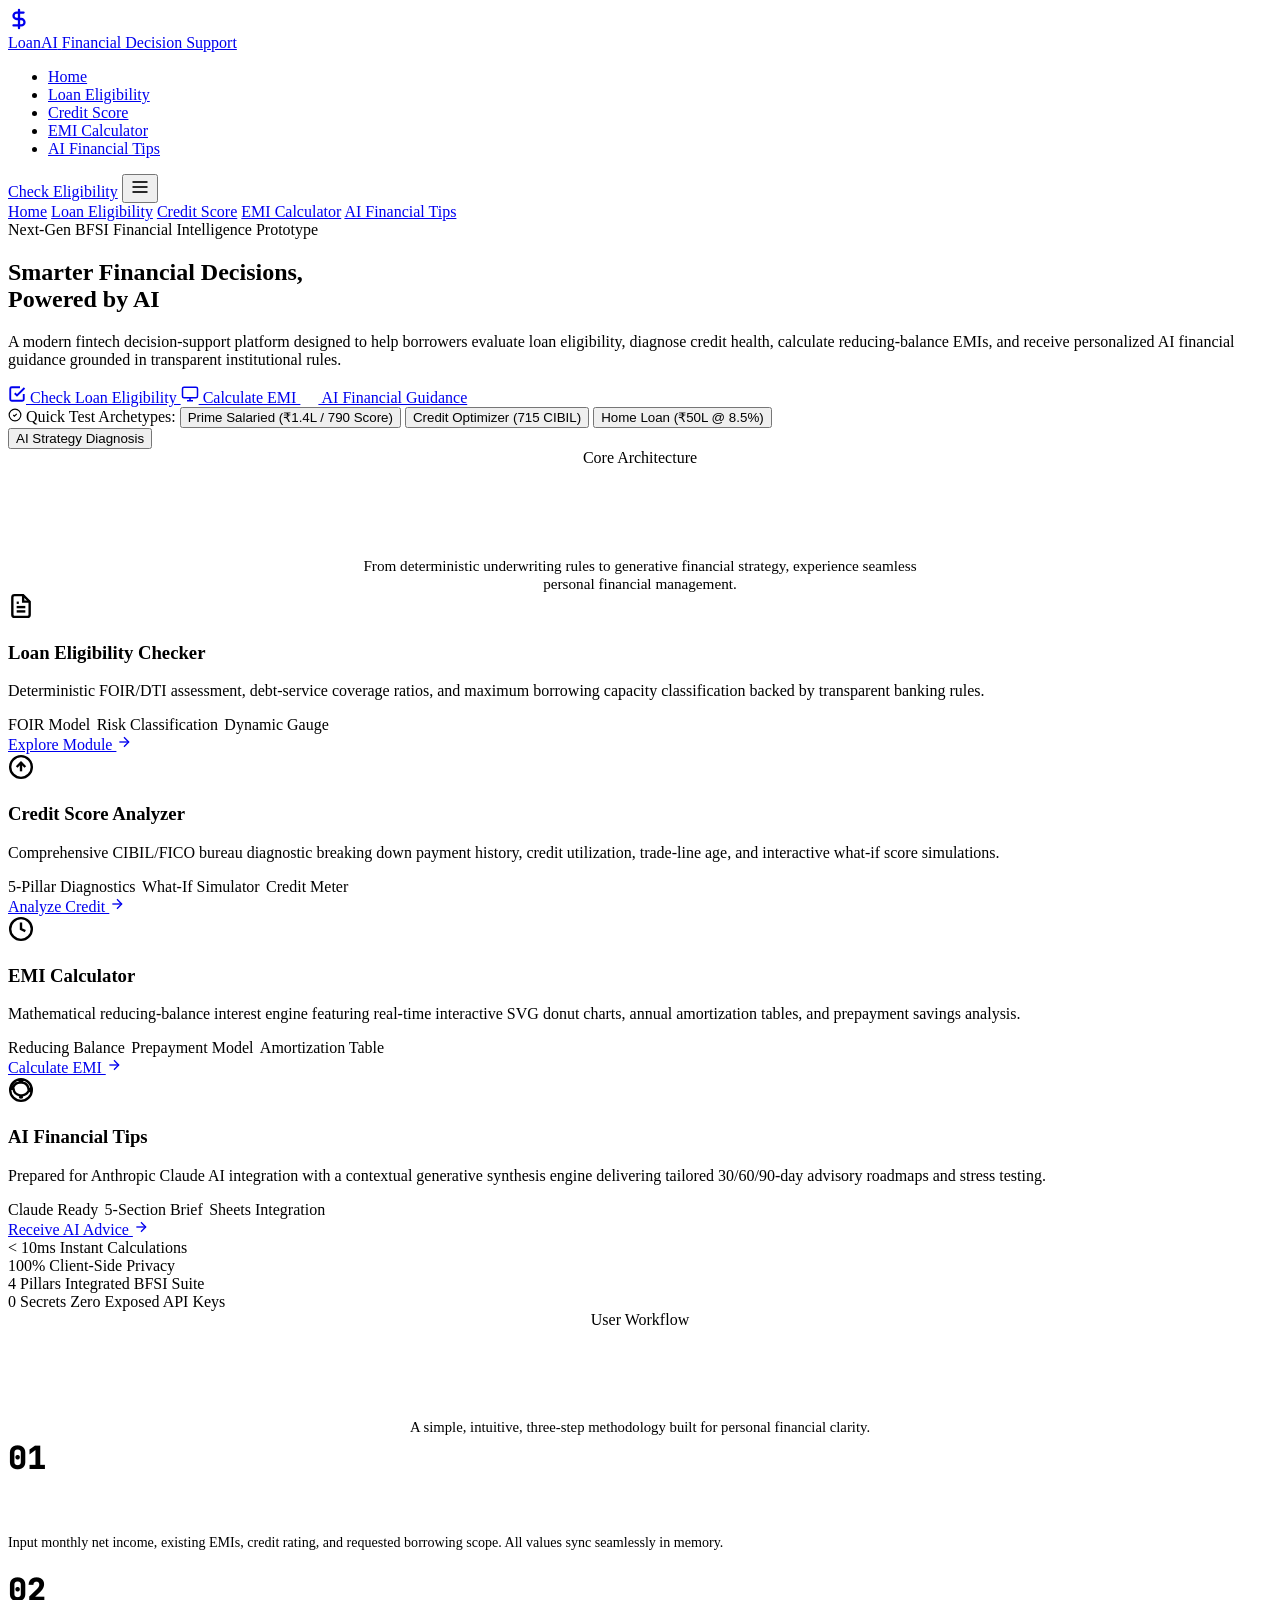
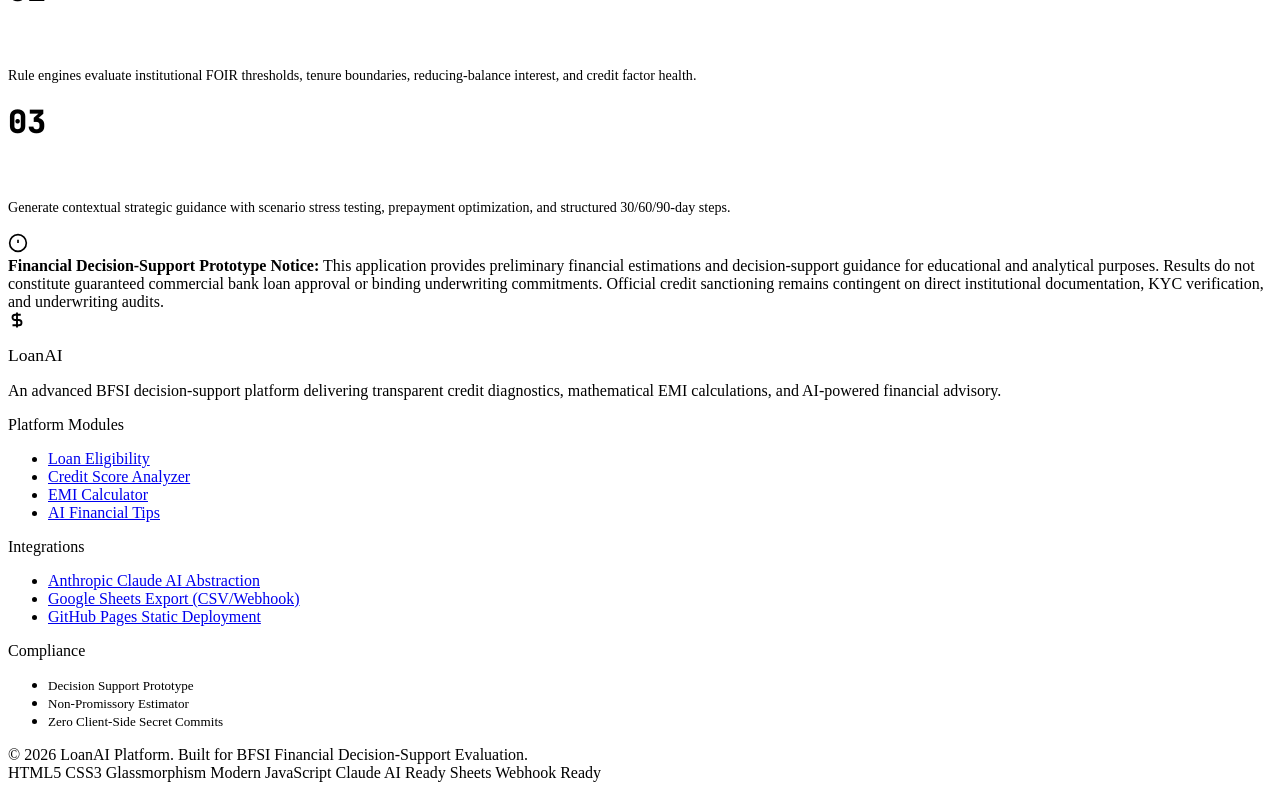
==== index.html @ 43bf1f2d "Add files via upload" ====
<!DOCTYPE html>
<html lang="en">

<head>
  <meta charset="UTF-8">
  <meta name="viewport" content="width=device-width, initial-scale=1.0">
  <meta name="description"
    content="LoanAI is a premier AI-powered BFSI financial decision-support platform providing deterministic loan eligibility estimation, credit health analysis, EMI calculation, and AI financial advice.">
  <meta name="keywords"
    content="loan eligibility, EMI calculator, credit score analyzer, AI financial tips, BFSI fintech, loan decision support">
  <meta name="theme-color" content="#070b14">
  <title>LoanAI — Smarter Financial Decisions, Powered by AI</title>

  <!-- Modern Google Fonts -->
  <link rel="preconnect" href="https://fonts.googleapis.com">
  <link rel="preconnect" href="https://fonts.gstatic.com" crossorigin>
  <link
    href="https://fonts.googleapis.com/css2?family=JetBrains+Mono:wght@400;500;700&family=Plus+Jakarta+Sans:wght@400;500;600;700;800&display=swap"
    rel="stylesheet">

  <!-- Stylesheet -->
  <link rel="stylesheet" href="css/style.css">
</head>

<body>

  <!-- Atmospheric Background Glow Elements -->
  <div class="bg-glow-orb bg-glow-orb-1" aria-hidden="true"></div>
  <div class="bg-glow-orb bg-glow-orb-2" aria-hidden="true"></div>

  <!-- Global Header Navigation -->
  <header class="navbar" role="banner">
    <div class="container navbar-container">
      <a href="index.html" class="brand-logo" aria-label="LoanAI Home">
        <div class="brand-icon-box">
          <svg width="22" height="22" viewBox="0 0 24 24" fill="none" stroke="currentColor" stroke-width="2.5"
            stroke-linecap="round" stroke-linejoin="round">
            <path d="M12 2v20M17 5H9.5a3.5 3.5 0 0 0 0 7h5a3.5 3.5 0 0 1 0 7H6" />
          </svg>
        </div>
        <div class="brand-text">
          <span class="brand-title">LoanAI</span>
          <span class="brand-subtitle">Financial Decision Support</span>
        </div>
      </a>

      <!-- Desktop Nav Links -->
      <nav role="navigation" aria-label="Main Navigation">
        <ul class="nav-links">
          <li><a href="index.html" class="nav-link active">Home</a></li>
          <li><a href="loan-eligibility.html" class="nav-link">Loan Eligibility</a></li>
          <li><a href="credit-score.html" class="nav-link">Credit Score</a></li>
          <li><a href="emi-calculator.html" class="nav-link">EMI Calculator</a></li>
          <li><a href="financial-tips.html" class="nav-link">AI Financial Tips</a></li>
        </ul>
      </nav>

      <!-- Action Buttons -->
      <div class="nav-actions">
        <a href="loan-eligibility.html" class="btn btn-primary btn-sm">Check Eligibility</a>
        <button id="mobileMenuBtn" class="mobile-menu-btn" aria-label="Toggle Navigation Menu" aria-expanded="false">
          <svg width="20" height="20" viewBox="0 0 24 24" fill="none" stroke="currentColor" stroke-width="2">
            <line x1="3" y1="12" x2="21" y2="12"></line>
            <line x1="3" y1="6" x2="21" y2="6"></line>
            <line x1="3" y1="18" x2="21" y2="18"></line>
          </svg>
        </button>
      </div>
    </div>
  </header>

  <!-- Mobile Drawer Menu -->
  <div id="mobileNavDrawer" class="mobile-nav-drawer" role="navigation" aria-label="Mobile Navigation">
    <a href="index.html" class="nav-link active">Home</a>
    <a href="loan-eligibility.html" class="nav-link">Loan Eligibility</a>
    <a href="credit-score.html" class="nav-link">Credit Score</a>
    <a href="emi-calculator.html" class="nav-link">EMI Calculator</a>
    <a href="financial-tips.html" class="nav-link">AI Financial Tips</a>
  </div>

  <!-- Main Content -->
  <main class="page-wrapper" role="main">
    <div class="container">

      <!-- Hero Section -->
      <section class="hero-section">
        <div class="hero-pill">
          <span class="hero-pill-pulse" aria-hidden="true"></span>
          <span>Next-Gen BFSI Financial Intelligence Prototype</span>
        </div>

        <h1 class="hero-title">
          Smarter Financial Decisions, <br>
          <span class="text-gradient">Powered by AI</span>
        </h1>

        <p class="hero-description">
          A modern fintech decision-support platform designed to help borrowers evaluate loan eligibility,
          diagnose credit health, calculate reducing-balance EMIs, and receive personalized AI financial guidance
          grounded in transparent institutional rules.
        </p>

        <div class="hero-actions">
          <a href="loan-eligibility.html" class="btn btn-primary btn-lg">
            <svg width="18" height="18" viewBox="0 0 24 24" fill="none" stroke="currentColor" stroke-width="2.5">
              <path d="M9 11l3 3L22 4" />
              <path d="M21 12v7a2 2 0 0 1-2 2H5a2 2 0 0 1-2-2V5a2 2 0 0 1 2-2h11" />
            </svg>
            Check Loan Eligibility
          </a>
          <a href="emi-calculator.html" class="btn btn-secondary btn-lg">
            <svg width="18" height="18" viewBox="0 0 24 24" fill="none" stroke="currentColor" stroke-width="2">
              <rect x="2" y="3" width="20" height="14" rx="2" ry="2" />
              <line x1="8" y1="21" x2="16" y2="21" />
              <line x1="12" y1="17" x2="12" y2="21" />
            </svg>
            Calculate EMI
          </a>
          <a href="financial-tips.html" class="btn btn-secondary btn-lg">
            <svg width="18" height="18" viewBox="0 0 24 24" fill="none" stroke="var(--accent-cyan)" stroke-width="2">
              <path
                d="M12 2v4M12 18v4M4.93 4.93l2.83 2.83M16.24 16.24l2.83 2.83M2 12h4M18 12h4M4.93 19.07l2.83-2.83M16.24 7.76l2.83-2.83" />
            </svg>
            AI Financial Guidance
          </a>
        </div>

        <!-- Quick Archetype Demo Bar -->
        <div class="presets-bar" style="max-width: 820px; margin: 0 auto var(--space-2xl);">
          <span class="presets-label">
            <svg width="14" height="14" viewBox="0 0 24 24" fill="none" stroke="currentColor" stroke-width="2">
              <circle cx="12" cy="12" r="10" />
              <path d="m9 12 2 2 4-4" />
            </svg>
            Quick Test Archetypes:
          </span>
          <button type="button" class="preset-chip" onclick="location.href='loan-eligibility.html'">Prime Salaried
            (₹1.4L / 790 Score)</button>
          <button type="button" class="preset-chip" onclick="location.href='credit-score.html'">Credit Optimizer (715
            CIBIL)</button>
          <button type="button" class="preset-chip" onclick="location.href='emi-calculator.html'">Home Loan (₹50L @
            8.5%)</button>
          <button type="button" class="preset-chip" onclick="location.href='financial-tips.html'">AI Strategy
            Diagnosis</button>
        </div>
      </section>

      <!-- Four Integrated Modules Grid -->
      <section aria-labelledby="modulesHeading">
        <div style="text-align:center; margin-bottom:var(--space-xl);">
          <span class="badge badge-low-risk" style="margin-bottom:0.5rem;">Core Architecture</span>
          <h2 id="modulesHeading" style="font-size:2rem; font-weight:800; color:#fff;">Four Integrated Decision Engines
          </h2>
          <p style="color:var(--text-secondary); max-width:600px; margin:0.4rem auto 0; font-size:0.95rem;">
            From deterministic underwriting rules to generative financial strategy, experience seamless personal
            financial management.
          </p>
        </div>

        <div class="features-grid">
          <!-- Card 1: Loan Eligibility -->
          <article class="glass-card interactive feature-card">
            <div class="feature-icon-wrapper loan">
              <svg width="26" height="26" viewBox="0 0 24 24" fill="none" stroke="currentColor" stroke-width="2.2">
                <path d="M14 2H6a2 2 0 0 0-2 2v16a2 2 0 0 0 2 2h12a2 2 0 0 0 2-2V8z" />
                <polyline points="14 2 14 8 20 8" />
                <line x1="16" y1="13" x2="8" y2="13" />
                <line x1="16" y1="17" x2="8" y2="17" />
                <polyline points="10 9 9 9 8 9" />
              </svg>
            </div>
            <h3 class="feature-title">Loan Eligibility Checker</h3>
            <p class="feature-desc">
              Deterministic FOIR/DTI assessment, debt-service coverage ratios, and maximum borrowing capacity
              classification backed by transparent banking rules.
            </p>
            <div style="display:flex; gap:0.4rem; flex-wrap:wrap; margin-bottom:var(--space-md);">
              <span class="tech-tag">FOIR Model</span>
              <span class="tech-tag">Risk Classification</span>
              <span class="tech-tag">Dynamic Gauge</span>
            </div>
            <a href="loan-eligibility.html" class="feature-link">
              Explore Module <svg width="16" height="16" viewBox="0 0 24 24" fill="none" stroke="currentColor"
                stroke-width="2">
                <path d="M5 12h14" />
                <path d="M12 5l7 7-7 7" />
              </svg>
            </a>
          </article>

          <!-- Card 2: Credit Score Analyzer -->
          <article class="glass-card interactive feature-card">
            <div class="feature-icon-wrapper credit">
              <svg width="26" height="26" viewBox="0 0 24 24" fill="none" stroke="currentColor" stroke-width="2.2">
                <circle cx="12" cy="12" r="10" />
                <path d="M16 12l-4-4-4 4" />
                <line x1="12" y1="16" x2="12" y2="8" />
              </svg>
            </div>
            <h3 class="feature-title">Credit Score Analyzer</h3>
            <p class="feature-desc">
              Comprehensive CIBIL/FICO bureau diagnostic breaking down payment history, credit utilization, trade-line
              age, and interactive what-if score simulations.
            </p>
            <div style="display:flex; gap:0.4rem; flex-wrap:wrap; margin-bottom:var(--space-md);">
              <span class="tech-tag">5-Pillar Diagnostics</span>
              <span class="tech-tag">What-If Simulator</span>
              <span class="tech-tag">Credit Meter</span>
            </div>
            <a href="credit-score.html" class="feature-link">
              Analyze Credit <svg width="16" height="16" viewBox="0 0 24 24" fill="none" stroke="currentColor"
                stroke-width="2">
                <path d="M5 12h14" />
                <path d="M12 5l7 7-7 7" />
              </svg>
            </a>
          </article>

          <!-- Card 3: EMI Calculator -->
          <article class="glass-card interactive feature-card">
            <div class="feature-icon-wrapper emi">
              <svg width="26" height="26" viewBox="0 0 24 24" fill="none" stroke="currentColor" stroke-width="2.2">
                <circle cx="12" cy="12" r="10" />
                <path d="M12 6v6l4 2" />
              </svg>
            </div>
            <h3 class="feature-title">EMI Calculator</h3>
            <p class="feature-desc">
              Mathematical reducing-balance interest engine featuring real-time interactive SVG donut charts, annual
              amortization tables, and prepayment savings analysis.
            </p>
            <div style="display:flex; gap:0.4rem; flex-wrap:wrap; margin-bottom:var(--space-md);">
              <span class="tech-tag">Reducing Balance</span>
              <span class="tech-tag">Prepayment Model</span>
              <span class="tech-tag">Amortization Table</span>
            </div>
            <a href="emi-calculator.html" class="feature-link">
              Calculate EMI <svg width="16" height="16" viewBox="0 0 24 24" fill="none" stroke="currentColor"
                stroke-width="2">
                <path d="M5 12h14" />
                <path d="M12 5l7 7-7 7" />
              </svg>
            </a>
          </article>

          <!-- Card 4: AI Financial Tips -->
          <article class="glass-card interactive feature-card">
            <div class="feature-icon-wrapper ai">
              <svg width="26" height="26" viewBox="0 0 24 24" fill="none" stroke="currentColor" stroke-width="2.2">
                <path
                  d="M12 2a10 10 0 1 0 10 10A10 10 0 0 0 12 2zm1 14.93V18a1 1 0 0 1-2 0v-1.07A7 7 0 0 1 5.07 11H4a1 1 0 0 1 0-2h1.07A7 7 0 0 1 11 5.07V4a1 1 0 0 1 2 0v1.07A7 7 0 0 1 18.93 11H20a1 1 0 0 1 0 2h-1.07A7 7 0 0 1 13 16.93z" />
              </svg>
            </div>
            <h3 class="feature-title">AI Financial Tips</h3>
            <p class="feature-desc">
              Prepared for Anthropic Claude AI integration with a contextual generative synthesis engine delivering
              tailored 30/60/90-day advisory roadmaps and stress testing.
            </p>
            <div style="display:flex; gap:0.4rem; flex-wrap:wrap; margin-bottom:var(--space-md);">
              <span class="tech-tag">Claude Ready</span>
              <span class="tech-tag">5-Section Brief</span>
              <span class="tech-tag">Sheets Integration</span>
            </div>
            <a href="financial-tips.html" class="feature-link">
              Receive AI Advice <svg width="16" height="16" viewBox="0 0 24 24" fill="none" stroke="currentColor"
                stroke-width="2">
                <path d="M5 12h14" />
                <path d="M12 5l7 7-7 7" />
              </svg>
            </a>
          </article>
        </div>
      </section>

      <!-- Real-Time Metrics & Statistics Banner -->
      <section class="stats-banner" aria-label="Key Performance Statistics">
        <div class="stat-item">
          <span class="stat-number">&lt; 10ms</span>
          <span class="stat-label">Instant Calculations</span>
        </div>
        <div class="stat-item">
          <span class="stat-number">100%</span>
          <span class="stat-label">Client-Side Privacy</span>
        </div>
        <div class="stat-item">
          <span class="stat-number">4 Pillars</span>
          <span class="stat-label">Integrated BFSI Suite</span>
        </div>
        <div class="stat-item">
          <span class="stat-number">0 Secrets</span>
          <span class="stat-label">Zero Exposed API Keys</span>
        </div>
      </section>

      <!-- Three-Step Operational Workflow -->
      <section style="margin: var(--space-3xl) 0;">
        <div style="text-align:center; margin-bottom:var(--space-2xl);">
          <span class="badge badge-eligible" style="margin-bottom:0.5rem;">User Workflow</span>
          <h2 style="font-size:2rem; font-weight:800; color:#fff;">How LoanAI Guides Your Journey</h2>
          <p style="color:var(--text-secondary); max-width:560px; margin:0.4rem auto 0; font-size:0.92rem;">
            A simple, intuitive, three-step methodology built for personal financial clarity.
          </p>
        </div>

        <div class="grid" style="grid-template-columns: repeat(auto-fit, minmax(280px, 1fr)); gap:var(--space-lg);">
          <div class="glass-card" style="padding:var(--space-xl);">
            <div
              style="font-size:2rem; font-family:'JetBrains Mono',monospace; font-weight:800; color:var(--accent-indigo); margin-bottom:var(--space-sm);">
              01</div>
            <h3 style="font-size:1.15rem; font-weight:700; color:#fff; margin-bottom:0.4rem;">Configure Financial
              Profile</h3>
            <p style="font-size:0.88rem; color:var(--text-secondary); line-height:1.55;">
              Input monthly net income, existing EMIs, credit rating, and requested borrowing scope. All values sync
              seamlessly in memory.
            </p>
          </div>

          <div class="glass-card" style="padding:var(--space-xl);">
            <div
              style="font-size:2rem; font-family:'JetBrains Mono',monospace; font-weight:800; color:var(--accent-cyan); margin-bottom:var(--space-sm);">
              02</div>
            <h3 style="font-size:1.15rem; font-weight:700; color:#fff; margin-bottom:0.4rem;">Deterministic Risk
              Analysis</h3>
            <p style="font-size:0.88rem; color:var(--text-secondary); line-height:1.55;">
              Rule engines evaluate institutional FOIR thresholds, tenure boundaries, reducing-balance interest, and
              credit factor health.
            </p>
          </div>

          <div class="glass-card" style="padding:var(--space-xl);">
            <div
              style="font-size:2rem; font-family:'JetBrains Mono',monospace; font-weight:800; color:var(--accent-emerald); margin-bottom:var(--space-sm);">
              03</div>
            <h3 style="font-size:1.15rem; font-weight:700; color:#fff; margin-bottom:0.4rem;">AI Advisory & Action Plan
            </h3>
            <p style="font-size:0.88rem; color:var(--text-secondary); line-height:1.55;">
              Generate contextual strategic guidance with scenario stress testing, prepayment optimization, and
              structured 30/60/90-day steps.
            </p>
          </div>
        </div>
      </section>

      <!-- Decision Support Disclaimer Banner -->
      <aside class="disclaimer-banner" role="note" aria-label="Financial Disclaimer">
        <svg class="disclaimer-icon" width="20" height="20" viewBox="0 0 24 24" fill="none" stroke="currentColor"
          stroke-width="2">
          <circle cx="12" cy="12" r="10" />
          <line x1="12" y1="8" x2="12" y2="12" />
          <line x1="12" y1="16" x2="12.01" y2="16" />
        </svg>
        <div>
          <strong>Financial Decision-Support Prototype Notice:</strong>
          This application provides preliminary financial estimations and decision-support guidance for educational and
          analytical purposes.
          Results do not constitute guaranteed commercial bank loan approval or binding underwriting commitments.
          Official credit sanctioning
          remains contingent on direct institutional documentation, KYC verification, and underwriting audits.
        </div>
      </aside>

    </div>
  </main>

  <!-- Global Footer -->
  <footer class="footer" role="contentinfo">
    <div class="container">
      <div class="footer-grid">
        <div>
          <div class="brand-logo" style="margin-bottom: var(--space-sm);">
            <div class="brand-icon-box" style="width:34px; height:34px;">
              <svg width="18" height="18" viewBox="0 0 24 24" fill="none" stroke="currentColor" stroke-width="2.5">
                <path d="M12 2v20M17 5H9.5a3.5 3.5 0 0 0 0 7h5a3.5 3.5 0 0 1 0 7H6" />
              </svg>
            </div>
            <span class="brand-title" style="font-size:1.1rem;">LoanAI</span>
          </div>
          <p class="footer-brand-desc">
            An advanced BFSI decision-support platform delivering transparent credit diagnostics, mathematical EMI
            calculations, and AI-powered financial advisory.
          </p>
        </div>

        <div>
          <div class="footer-heading">Platform Modules</div>
          <ul class="footer-links">
            <li><a href="loan-eligibility.html">Loan Eligibility</a></li>
            <li><a href="credit-score.html">Credit Score Analyzer</a></li>
            <li><a href="emi-calculator.html">EMI Calculator</a></li>
            <li><a href="financial-tips.html">AI Financial Tips</a></li>
          </ul>
        </div>

        <div>
          <div class="footer-heading">Integrations</div>
          <ul class="footer-links">
            <li><a href="financial-tips.html">Anthropic Claude AI Abstraction</a></li>
            <li><a href="javascript:void(0)"
                onclick="window.LoanAI.showToast('Google Sheets export enabled across all modules', 'info')">Google
                Sheets Export (CSV/Webhook)</a></li>
            <li><a href="javascript:void(0)"
                onclick="window.LoanAI.showToast('100% Client-Side ES6+ Execution', 'success')">GitHub Pages Static
                Deployment</a></li>
          </ul>
        </div>

        <div>
          <div class="footer-heading">Compliance</div>
          <ul class="footer-links">
            <li><span style="color:var(--text-muted); font-size:0.82rem;">Decision Support Prototype</span></li>
            <li><span style="color:var(--text-muted); font-size:0.82rem;">Non-Promissory Estimator</span></li>
            <li><span style="color:var(--text-muted); font-size:0.82rem;">Zero Client-Side Secret Commits</span></li>
          </ul>
        </div>
      </div>

      <div class="footer-bottom">
        <div>&copy; 2026 LoanAI Platform. Built for BFSI Financial Decision-Support Evaluation.</div>
        <div class="tech-badges">
          <span class="tech-tag">HTML5</span>
          <span class="tech-tag">CSS3 Glassmorphism</span>
          <span class="tech-tag">Modern JavaScript</span>
          <span class="tech-tag">Claude AI Ready</span>
          <span class="tech-tag">Sheets Webhook Ready</span>
        </div>
      </div>
    </div>
  </footer>

  <!-- Scripts -->
  <script src="js/main.js"></script>
</body>

</html>
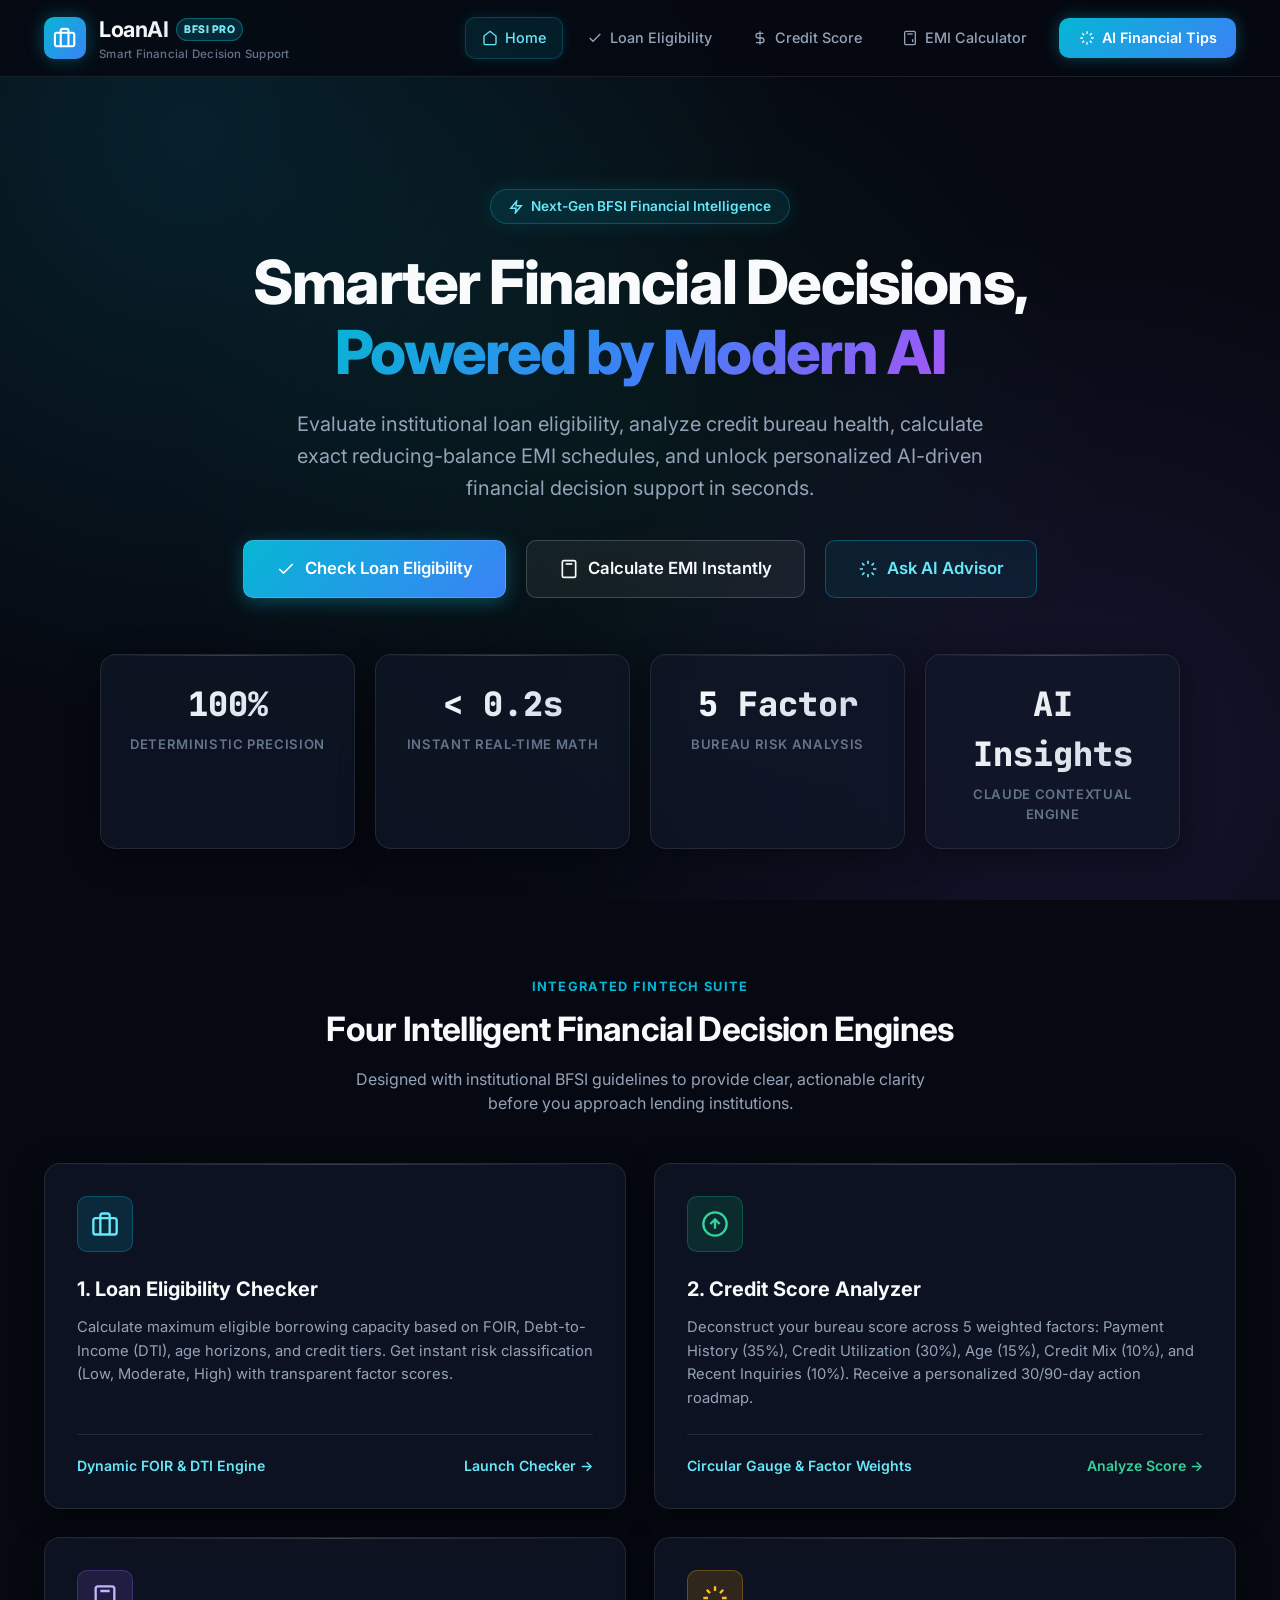
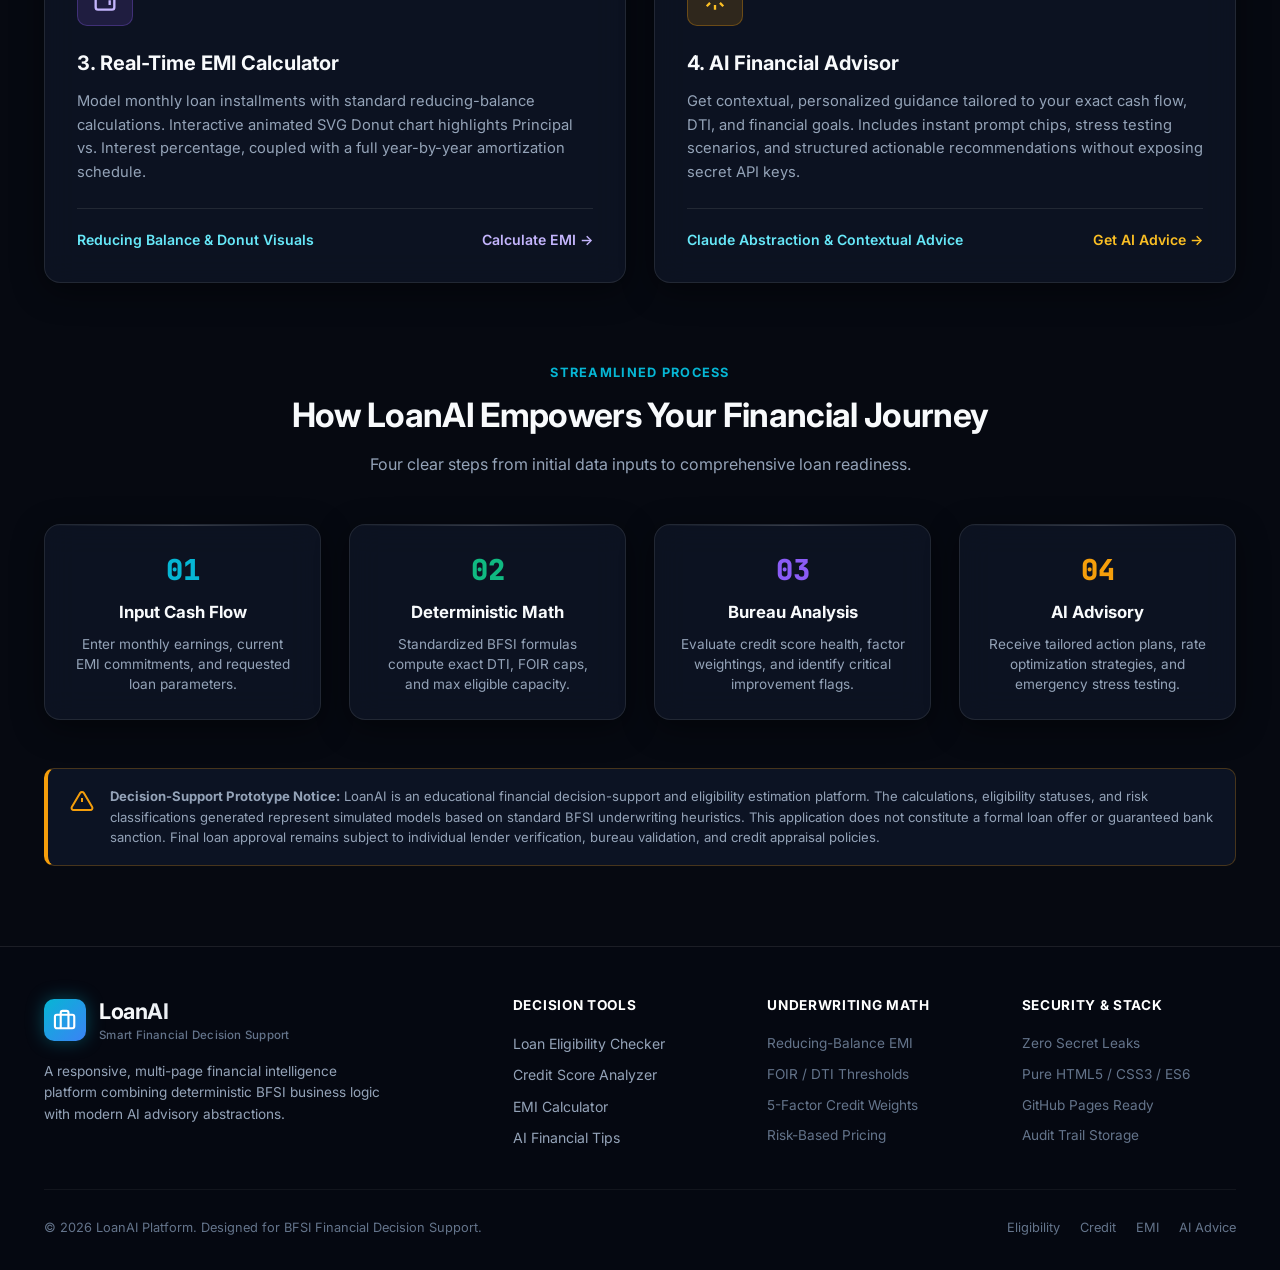
==== commit 4b2c3e76: "feat: complete LoanAI prototype" ====
--- a/index.html
+++ b/index.html
@@ -1,427 +1,305 @@
 <!DOCTYPE html>
 <html lang="en">
-
 <head>
   <meta charset="UTF-8">
   <meta name="viewport" content="width=device-width, initial-scale=1.0">
-  <meta name="description"
-    content="LoanAI is a premier AI-powered BFSI financial decision-support platform providing deterministic loan eligibility estimation, credit health analysis, EMI calculation, and AI financial advice.">
-  <meta name="keywords"
-    content="loan eligibility, EMI calculator, credit score analyzer, AI financial tips, BFSI fintech, loan decision support">
-  <meta name="theme-color" content="#070b14">
-  <title>LoanAI — Smarter Financial Decisions, Powered by AI</title>
-
-  <!-- Modern Google Fonts -->
+  <title>LoanAI — Smart Financial Decision Support Platform</title>
+  <meta name="description" content="AI-powered BFSI financial decision-support platform for loan eligibility estimation, credit health analysis, real-time EMI calculation, and personalized financial tips.">
+  <link rel="stylesheet" href="css/style.css">
   <link rel="preconnect" href="https://fonts.googleapis.com">
   <link rel="preconnect" href="https://fonts.gstatic.com" crossorigin>
-  <link
-    href="https://fonts.googleapis.com/css2?family=JetBrains+Mono:wght@400;500;700&family=Plus+Jakarta+Sans:wght@400;500;600;700;800&display=swap"
-    rel="stylesheet">
-
-  <!-- Stylesheet -->
-  <link rel="stylesheet" href="css/style.css">
+  <link href="https://fonts.googleapis.com/css2?family=Inter:wght@400;500;600;700;800&family=JetBrains+Mono:wght@500;700;800&display=swap" rel="stylesheet">
 </head>
-
 <body>
 
-  <!-- Atmospheric Background Glow Elements -->
-  <div class="bg-glow-orb bg-glow-orb-1" aria-hidden="true"></div>
-  <div class="bg-glow-orb bg-glow-orb-2" aria-hidden="true"></div>
-
-  <!-- Global Header Navigation -->
-  <header class="navbar" role="banner">
-    <div class="container navbar-container">
+  <!-- Global Header & Sticky Navigation -->
+  <header class="site-header">
+    <div class="nav-container">
       <a href="index.html" class="brand-logo" aria-label="LoanAI Home">
-        <div class="brand-icon-box">
-          <svg width="22" height="22" viewBox="0 0 24 24" fill="none" stroke="currentColor" stroke-width="2.5"
-            stroke-linecap="round" stroke-linejoin="round">
-            <path d="M12 2v20M17 5H9.5a3.5 3.5 0 0 0 0 7h5a3.5 3.5 0 0 1 0 7H6" />
+        <div class="brand-icon">
+          <svg viewBox="0 0 24 24" fill="none" stroke="currentColor" stroke-width="2.2" stroke-linecap="round" stroke-linejoin="round">
+            <rect x="2" y="7" width="20" height="14" rx="2" ry="2"></rect>
+            <path d="M16 21V5a2 2 0 0 0-2-2h-4a2 2 0 0 0-2 2v16"></path>
           </svg>
         </div>
         <div class="brand-text">
-          <span class="brand-title">LoanAI</span>
-          <span class="brand-subtitle">Financial Decision Support</span>
+          <div class="brand-name">
+            LoanAI
+            <span class="brand-badge">BFSI Pro</span>
+          </div>
+          <div class="brand-subtitle">Smart Financial Decision Support</div>
         </div>
       </a>
 
-      <!-- Desktop Nav Links -->
-      <nav role="navigation" aria-label="Main Navigation">
-        <ul class="nav-links">
-          <li><a href="index.html" class="nav-link active">Home</a></li>
-          <li><a href="loan-eligibility.html" class="nav-link">Loan Eligibility</a></li>
-          <li><a href="credit-score.html" class="nav-link">Credit Score</a></li>
-          <li><a href="emi-calculator.html" class="nav-link">EMI Calculator</a></li>
-          <li><a href="financial-tips.html" class="nav-link">AI Financial Tips</a></li>
-        </ul>
+      <!-- Desktop Navigation -->
+      <nav class="main-nav" aria-label="Primary Navigation">
+        <a href="index.html" class="nav-link active">
+          <svg width="16" height="16" viewBox="0 0 24 24" fill="none" stroke="currentColor" stroke-width="2"><path d="M3 9l9-7 9 7v11a2 2 0 0 1-2 2H5a2 2 0 0 1-2-2z"></path></svg>
+          Home
+        </a>
+        <a href="loan-eligibility.html" class="nav-link">
+          <svg width="16" height="16" viewBox="0 0 24 24" fill="none" stroke="currentColor" stroke-width="2"><polyline points="20 6 9 17 4 12"></polyline></svg>
+          Loan Eligibility
+        </a>
+        <a href="credit-score.html" class="nav-link">
+          <svg width="16" height="16" viewBox="0 0 24 24" fill="none" stroke="currentColor" stroke-width="2"><path d="M12 2v20M17 5H9.5a3.5 3.5 0 0 0 0 7h5a3.5 3.5 0 0 1 0 7H6"></path></svg>
+          Credit Score
+        </a>
+        <a href="emi-calculator.html" class="nav-link">
+          <svg width="16" height="16" viewBox="0 0 24 24" fill="none" stroke="currentColor" stroke-width="2"><rect x="4" y="2" width="16" height="20" rx="2"></rect><line x1="8" y1="6" x2="16" y2="6"></line><line x1="16" y1="14" x2="16" y2="18"></line><path d="M8 10h.01"></path><path d="M12 10h.01"></path><path d="M16 10h.01"></path><path d="M8 14h.01"></path><path d="M12 14h.01"></path><path d="M8 18h.01"></path><path d="M12 18h.01"></path></svg>
+          EMI Calculator
+        </a>
+        <a href="financial-tips.html" class="nav-link nav-link-cta">
+          <svg width="16" height="16" viewBox="0 0 24 24" fill="none" stroke="currentColor" stroke-width="2"><path d="M12 2v4M12 18v4M4.93 4.93l2.83 2.83M16.24 16.24l2.83 2.83M2 12h4M18 12h4M4.93 19.07l2.83-2.83M16.24 7.76l2.83-2.83"></path></svg>
+          AI Financial Tips
+        </a>
       </nav>
 
-      <!-- Action Buttons -->
-      <div class="nav-actions">
-        <a href="loan-eligibility.html" class="btn btn-primary btn-sm">Check Eligibility</a>
-        <button id="mobileMenuBtn" class="mobile-menu-btn" aria-label="Toggle Navigation Menu" aria-expanded="false">
-          <svg width="20" height="20" viewBox="0 0 24 24" fill="none" stroke="currentColor" stroke-width="2">
-            <line x1="3" y1="12" x2="21" y2="12"></line>
-            <line x1="3" y1="6" x2="21" y2="6"></line>
-            <line x1="3" y1="18" x2="21" y2="18"></line>
-          </svg>
-        </button>
-      </div>
+      <!-- Mobile Hamburger Button -->
+      <button class="mobile-nav-toggle" id="mobileNavToggle" aria-label="Toggle mobile menu" aria-expanded="false">
+        <svg width="24" height="24" viewBox="0 0 24 24" fill="none" stroke="currentColor" stroke-width="2"><line x1="3" y1="12" x2="21" y2="12"></line><line x1="3" y1="6" x2="21" y2="6"></line><line x1="3" y1="18" x2="21" y2="18"></line></svg>
+      </button>
     </div>
   </header>
 
-  <!-- Mobile Drawer Menu -->
-  <div id="mobileNavDrawer" class="mobile-nav-drawer" role="navigation" aria-label="Mobile Navigation">
-    <a href="index.html" class="nav-link active">Home</a>
-    <a href="loan-eligibility.html" class="nav-link">Loan Eligibility</a>
-    <a href="credit-score.html" class="nav-link">Credit Score</a>
-    <a href="emi-calculator.html" class="nav-link">EMI Calculator</a>
-    <a href="financial-tips.html" class="nav-link">AI Financial Tips</a>
+  <!-- Mobile Navigation Drawer -->
+  <div class="mobile-drawer" id="mobileDrawer">
+    <a href="index.html" class="mobile-nav-link active">Home <span>&rarr;</span></a>
+    <a href="loan-eligibility.html" class="mobile-nav-link">Loan Eligibility <span>&rarr;</span></a>
+    <a href="credit-score.html" class="mobile-nav-link">Credit Score <span>&rarr;</span></a>
+    <a href="emi-calculator.html" class="mobile-nav-link">EMI Calculator <span>&rarr;</span></a>
+    <a href="financial-tips.html" class="mobile-nav-link" style="color: var(--primary-light);">AI Financial Tips <span>&rarr;</span></a>
   </div>
 
   <!-- Main Content -->
-  <main class="page-wrapper" role="main">
+  <main class="main-content">
     <div class="container">
-
+      
       <!-- Hero Section -->
       <section class="hero-section">
         <div class="hero-pill">
-          <span class="hero-pill-pulse" aria-hidden="true"></span>
-          <span>Next-Gen BFSI Financial Intelligence Prototype</span>
-        </div>
-
+          <svg width="14" height="14" viewBox="0 0 24 24" fill="none" stroke="currentColor" stroke-width="2.5"><polygon points="13 2 3 14 12 14 11 22 21 10 12 10 13 2"></polygon></svg>
+          Next-Gen BFSI Financial Intelligence
+        </div>
+        
         <h1 class="hero-title">
           Smarter Financial Decisions, <br>
-          <span class="text-gradient">Powered by AI</span>
+          <span class="hero-title-highlight">Powered by Modern AI</span>
         </h1>
 
-        <p class="hero-description">
-          A modern fintech decision-support platform designed to help borrowers evaluate loan eligibility,
-          diagnose credit health, calculate reducing-balance EMIs, and receive personalized AI financial guidance
-          grounded in transparent institutional rules.
+        <p class="hero-subtitle">
+          Evaluate institutional loan eligibility, analyze credit bureau health, calculate exact reducing-balance EMI schedules, and unlock personalized AI-driven financial decision support in seconds.
         </p>
 
-        <div class="hero-actions">
+        <div class="hero-cta-group">
           <a href="loan-eligibility.html" class="btn btn-primary btn-lg">
-            <svg width="18" height="18" viewBox="0 0 24 24" fill="none" stroke="currentColor" stroke-width="2.5">
-              <path d="M9 11l3 3L22 4" />
-              <path d="M21 12v7a2 2 0 0 1-2 2H5a2 2 0 0 1-2-2V5a2 2 0 0 1 2-2h11" />
-            </svg>
+            <svg width="20" height="20" viewBox="0 0 24 24" fill="none" stroke="currentColor" stroke-width="2"><polyline points="20 6 9 17 4 12"></polyline></svg>
             Check Loan Eligibility
           </a>
           <a href="emi-calculator.html" class="btn btn-secondary btn-lg">
-            <svg width="18" height="18" viewBox="0 0 24 24" fill="none" stroke="currentColor" stroke-width="2">
-              <rect x="2" y="3" width="20" height="14" rx="2" ry="2" />
-              <line x1="8" y1="21" x2="16" y2="21" />
-              <line x1="12" y1="17" x2="12" y2="21" />
-            </svg>
-            Calculate EMI
+            <svg width="20" height="20" viewBox="0 0 24 24" fill="none" stroke="currentColor" stroke-width="2"><rect x="4" y="2" width="16" height="20" rx="2"></rect><line x1="8" y1="6" x2="16" y2="6"></line></svg>
+            Calculate EMI Instantly
           </a>
-          <a href="financial-tips.html" class="btn btn-secondary btn-lg">
-            <svg width="18" height="18" viewBox="0 0 24 24" fill="none" stroke="var(--accent-cyan)" stroke-width="2">
-              <path
-                d="M12 2v4M12 18v4M4.93 4.93l2.83 2.83M16.24 16.24l2.83 2.83M2 12h4M18 12h4M4.93 19.07l2.83-2.83M16.24 7.76l2.83-2.83" />
-            </svg>
-            AI Financial Guidance
+          <a href="financial-tips.html" class="btn btn-outline-cyan btn-lg">
+            <svg width="20" height="20" viewBox="0 0 24 24" fill="none" stroke="currentColor" stroke-width="2"><path d="M12 2v4M12 18v4M4.93 4.93l2.83 2.83M16.24 16.24l2.83 2.83M2 12h4M18 12h4M4.93 19.07l2.83-2.83M16.24 7.76l2.83-2.83"></path></svg>
+            Ask AI Advisor
           </a>
         </div>
 
-        <!-- Quick Archetype Demo Bar -->
-        <div class="presets-bar" style="max-width: 820px; margin: 0 auto var(--space-2xl);">
-          <span class="presets-label">
-            <svg width="14" height="14" viewBox="0 0 24 24" fill="none" stroke="currentColor" stroke-width="2">
-              <circle cx="12" cy="12" r="10" />
-              <path d="m9 12 2 2 4-4" />
-            </svg>
-            Quick Test Archetypes:
-          </span>
-          <button type="button" class="preset-chip" onclick="location.href='loan-eligibility.html'">Prime Salaried
-            (₹1.4L / 790 Score)</button>
-          <button type="button" class="preset-chip" onclick="location.href='credit-score.html'">Credit Optimizer (715
-            CIBIL)</button>
-          <button type="button" class="preset-chip" onclick="location.href='emi-calculator.html'">Home Loan (₹50L @
-            8.5%)</button>
-          <button type="button" class="preset-chip" onclick="location.href='financial-tips.html'">AI Strategy
-            Diagnosis</button>
+        <!-- Metric Ticker Grid -->
+        <div class="stats-ticker-grid">
+          <div class="glass-panel stat-item">
+            <div class="stat-num">100%</div>
+            <div class="stat-label">Deterministic Precision</div>
+          </div>
+          <div class="glass-panel stat-item">
+            <div class="stat-num">&lt; 0.2s</div>
+            <div class="stat-label">Instant Real-Time Math</div>
+          </div>
+          <div class="glass-panel stat-item">
+            <div class="stat-num">5 Factor</div>
+            <div class="stat-label">Bureau Risk Analysis</div>
+          </div>
+          <div class="glass-panel stat-item">
+            <div class="stat-num">AI Insights</div>
+            <div class="stat-label">Claude Contextual Engine</div>
+          </div>
         </div>
       </section>
 
-      <!-- Four Integrated Modules Grid -->
-      <section aria-labelledby="modulesHeading">
-        <div style="text-align:center; margin-bottom:var(--space-xl);">
-          <span class="badge badge-low-risk" style="margin-bottom:0.5rem;">Core Architecture</span>
-          <h2 id="modulesHeading" style="font-size:2rem; font-weight:800; color:#fff;">Four Integrated Decision Engines
-          </h2>
-          <p style="color:var(--text-secondary); max-width:600px; margin:0.4rem auto 0; font-size:0.95rem;">
-            From deterministic underwriting rules to generative financial strategy, experience seamless personal
-            financial management.
-          </p>
-        </div>
-
-        <div class="features-grid">
+      <!-- Four Core Modules Section -->
+      <section style="margin-top: 4.5rem;">
+        <div class="section-header">
+          <div class="section-tag">Integrated Fintech Suite</div>
+          <h2 class="section-title">Four Intelligent Financial Decision Engines</h2>
+          <p class="section-desc">Designed with institutional BFSI guidelines to provide clear, actionable clarity before you approach lending institutions.</p>
+        </div>
+
+        <div class="grid grid-2">
           <!-- Card 1: Loan Eligibility -->
-          <article class="glass-card interactive feature-card">
-            <div class="feature-icon-wrapper loan">
-              <svg width="26" height="26" viewBox="0 0 24 24" fill="none" stroke="currentColor" stroke-width="2.2">
-                <path d="M14 2H6a2 2 0 0 0-2 2v16a2 2 0 0 0 2 2h12a2 2 0 0 0 2-2V8z" />
-                <polyline points="14 2 14 8 20 8" />
-                <line x1="16" y1="13" x2="8" y2="13" />
-                <line x1="16" y1="17" x2="8" y2="17" />
-                <polyline points="10 9 9 9 8 9" />
-              </svg>
-            </div>
-            <h3 class="feature-title">Loan Eligibility Checker</h3>
-            <p class="feature-desc">
-              Deterministic FOIR/DTI assessment, debt-service coverage ratios, and maximum borrowing capacity
-              classification backed by transparent banking rules.
+          <div class="glass-panel glass-card-interactive feature-card">
+            <div class="feature-icon-wrap icon-cyan">
+              <svg width="28" height="28" viewBox="0 0 24 24" fill="none" stroke="currentColor" stroke-width="2"><rect x="2" y="7" width="20" height="14" rx="2"></rect><path d="M16 21V5a2 2 0 0 0-2-2h-4a2 2 0 0 0-2 2v16"></path></svg>
+            </div>
+            <h3 class="feature-card-title">1. Loan Eligibility Checker</h3>
+            <p class="feature-card-desc">
+              Calculate maximum eligible borrowing capacity based on FOIR, Debt-to-Income (DTI), age horizons, and credit tiers. Get instant risk classification (Low, Moderate, High) with transparent factor scores.
             </p>
-            <div style="display:flex; gap:0.4rem; flex-wrap:wrap; margin-bottom:var(--space-md);">
-              <span class="tech-tag">FOIR Model</span>
-              <span class="tech-tag">Risk Classification</span>
-              <span class="tech-tag">Dynamic Gauge</span>
-            </div>
-            <a href="loan-eligibility.html" class="feature-link">
-              Explore Module <svg width="16" height="16" viewBox="0 0 24 24" fill="none" stroke="currentColor"
-                stroke-width="2">
-                <path d="M5 12h14" />
-                <path d="M12 5l7 7-7 7" />
-              </svg>
-            </a>
-          </article>
+            <div class="feature-card-footer">
+              <span>Dynamic FOIR & DTI Engine</span>
+              <a href="loan-eligibility.html" style="color: var(--primary-light); font-weight: 600;">Launch Checker &rarr;</a>
+            </div>
+          </div>
 
           <!-- Card 2: Credit Score Analyzer -->
-          <article class="glass-card interactive feature-card">
-            <div class="feature-icon-wrapper credit">
-              <svg width="26" height="26" viewBox="0 0 24 24" fill="none" stroke="currentColor" stroke-width="2.2">
-                <circle cx="12" cy="12" r="10" />
-                <path d="M16 12l-4-4-4 4" />
-                <line x1="12" y1="16" x2="12" y2="8" />
-              </svg>
-            </div>
-            <h3 class="feature-title">Credit Score Analyzer</h3>
-            <p class="feature-desc">
-              Comprehensive CIBIL/FICO bureau diagnostic breaking down payment history, credit utilization, trade-line
-              age, and interactive what-if score simulations.
+          <div class="glass-panel glass-card-interactive feature-card">
+            <div class="feature-icon-wrap icon-emerald">
+              <svg width="28" height="28" viewBox="0 0 24 24" fill="none" stroke="currentColor" stroke-width="2"><circle cx="12" cy="12" r="10"></circle><path d="M16 12l-4-4-4 4M12 16V8"></path></svg>
+            </div>
+            <h3 class="feature-card-title">2. Credit Score Analyzer</h3>
+            <p class="feature-card-desc">
+              Deconstruct your bureau score across 5 weighted factors: Payment History (35%), Credit Utilization (30%), Age (15%), Credit Mix (10%), and Recent Inquiries (10%). Receive a personalized 30/90-day action roadmap.
             </p>
-            <div style="display:flex; gap:0.4rem; flex-wrap:wrap; margin-bottom:var(--space-md);">
-              <span class="tech-tag">5-Pillar Diagnostics</span>
-              <span class="tech-tag">What-If Simulator</span>
-              <span class="tech-tag">Credit Meter</span>
-            </div>
-            <a href="credit-score.html" class="feature-link">
-              Analyze Credit <svg width="16" height="16" viewBox="0 0 24 24" fill="none" stroke="currentColor"
-                stroke-width="2">
-                <path d="M5 12h14" />
-                <path d="M12 5l7 7-7 7" />
-              </svg>
-            </a>
-          </article>
+            <div class="feature-card-footer">
+              <span>Circular Gauge & Factor Weights</span>
+              <a href="credit-score.html" style="color: #34d399; font-weight: 600;">Analyze Score &rarr;</a>
+            </div>
+          </div>
 
           <!-- Card 3: EMI Calculator -->
-          <article class="glass-card interactive feature-card">
-            <div class="feature-icon-wrapper emi">
-              <svg width="26" height="26" viewBox="0 0 24 24" fill="none" stroke="currentColor" stroke-width="2.2">
-                <circle cx="12" cy="12" r="10" />
-                <path d="M12 6v6l4 2" />
-              </svg>
-            </div>
-            <h3 class="feature-title">EMI Calculator</h3>
-            <p class="feature-desc">
-              Mathematical reducing-balance interest engine featuring real-time interactive SVG donut charts, annual
-              amortization tables, and prepayment savings analysis.
+          <div class="glass-panel glass-card-interactive feature-card">
+            <div class="feature-icon-wrap icon-violet">
+              <svg width="28" height="28" viewBox="0 0 24 24" fill="none" stroke="currentColor" stroke-width="2"><rect x="4" y="2" width="16" height="20" rx="2"></rect><line x1="8" y1="6" x2="16" y2="6"></line><line x1="16" y1="14" x2="16" y2="18"></line></svg>
+            </div>
+            <h3 class="feature-card-title">3. Real-Time EMI Calculator</h3>
+            <p class="feature-card-desc">
+              Model monthly loan installments with standard reducing-balance calculations. Interactive animated SVG Donut chart highlights Principal vs. Interest percentage, coupled with a full year-by-year amortization schedule.
             </p>
-            <div style="display:flex; gap:0.4rem; flex-wrap:wrap; margin-bottom:var(--space-md);">
-              <span class="tech-tag">Reducing Balance</span>
-              <span class="tech-tag">Prepayment Model</span>
-              <span class="tech-tag">Amortization Table</span>
-            </div>
-            <a href="emi-calculator.html" class="feature-link">
-              Calculate EMI <svg width="16" height="16" viewBox="0 0 24 24" fill="none" stroke="currentColor"
-                stroke-width="2">
-                <path d="M5 12h14" />
-                <path d="M12 5l7 7-7 7" />
-              </svg>
-            </a>
-          </article>
+            <div class="feature-card-footer">
+              <span>Reducing Balance & Donut Visuals</span>
+              <a href="emi-calculator.html" style="color: #c4b5fd; font-weight: 600;">Calculate EMI &rarr;</a>
+            </div>
+          </div>
 
           <!-- Card 4: AI Financial Tips -->
-          <article class="glass-card interactive feature-card">
-            <div class="feature-icon-wrapper ai">
-              <svg width="26" height="26" viewBox="0 0 24 24" fill="none" stroke="currentColor" stroke-width="2.2">
-                <path
-                  d="M12 2a10 10 0 1 0 10 10A10 10 0 0 0 12 2zm1 14.93V18a1 1 0 0 1-2 0v-1.07A7 7 0 0 1 5.07 11H4a1 1 0 0 1 0-2h1.07A7 7 0 0 1 11 5.07V4a1 1 0 0 1 2 0v1.07A7 7 0 0 1 18.93 11H20a1 1 0 0 1 0 2h-1.07A7 7 0 0 1 13 16.93z" />
-              </svg>
-            </div>
-            <h3 class="feature-title">AI Financial Tips</h3>
-            <p class="feature-desc">
-              Prepared for Anthropic Claude AI integration with a contextual generative synthesis engine delivering
-              tailored 30/60/90-day advisory roadmaps and stress testing.
+          <div class="glass-panel glass-card-interactive feature-card">
+            <div class="feature-icon-wrap icon-amber">
+              <svg width="28" height="28" viewBox="0 0 24 24" fill="none" stroke="currentColor" stroke-width="2"><path d="M12 2v4M12 18v4M4.93 4.93l2.83 2.83M16.24 16.24l2.83 2.83M2 12h4M18 12h4M4.93 19.07l2.83-2.83M16.24 7.76l2.83-2.83"></path></svg>
+            </div>
+            <h3 class="feature-card-title">4. AI Financial Advisor</h3>
+            <p class="feature-card-desc">
+              Get contextual, personalized guidance tailored to your exact cash flow, DTI, and financial goals. Includes instant prompt chips, stress testing scenarios, and structured actionable recommendations without exposing secret API keys.
             </p>
-            <div style="display:flex; gap:0.4rem; flex-wrap:wrap; margin-bottom:var(--space-md);">
-              <span class="tech-tag">Claude Ready</span>
-              <span class="tech-tag">5-Section Brief</span>
-              <span class="tech-tag">Sheets Integration</span>
-            </div>
-            <a href="financial-tips.html" class="feature-link">
-              Receive AI Advice <svg width="16" height="16" viewBox="0 0 24 24" fill="none" stroke="currentColor"
-                stroke-width="2">
-                <path d="M5 12h14" />
-                <path d="M12 5l7 7-7 7" />
-              </svg>
-            </a>
-          </article>
+            <div class="feature-card-footer">
+              <span>Claude Abstraction & Contextual Advice</span>
+              <a href="financial-tips.html" style="color: #fbbf24; font-weight: 600;">Get AI Advice &rarr;</a>
+            </div>
+          </div>
         </div>
       </section>
 
-      <!-- Real-Time Metrics & Statistics Banner -->
-      <section class="stats-banner" aria-label="Key Performance Statistics">
-        <div class="stat-item">
-          <span class="stat-number">&lt; 10ms</span>
-          <span class="stat-label">Instant Calculations</span>
-        </div>
-        <div class="stat-item">
-          <span class="stat-number">100%</span>
-          <span class="stat-label">Client-Side Privacy</span>
-        </div>
-        <div class="stat-item">
-          <span class="stat-number">4 Pillars</span>
-          <span class="stat-label">Integrated BFSI Suite</span>
-        </div>
-        <div class="stat-item">
-          <span class="stat-number">0 Secrets</span>
-          <span class="stat-label">Zero Exposed API Keys</span>
+      <!-- How It Works Workflow -->
+      <section style="margin-top: 5rem;">
+        <div class="section-header">
+          <div class="section-tag">Streamlined Process</div>
+          <h2 class="section-title">How LoanAI Empowers Your Financial Journey</h2>
+          <p class="section-desc">Four clear steps from initial data inputs to comprehensive loan readiness.</p>
+        </div>
+
+        <div class="grid grid-4">
+          <div class="glass-panel" style="padding: 1.5rem; text-align: center;">
+            <div style="font-family: var(--font-mono); font-size: 1.8rem; font-weight: 800; color: var(--primary); margin-bottom: 0.5rem;">01</div>
+            <h4 style="font-size: 1.05rem; font-weight: 700; margin-bottom: 0.5rem;">Input Cash Flow</h4>
+            <p style="font-size: 0.85rem; color: var(--text-secondary);">Enter monthly earnings, current EMI commitments, and requested loan parameters.</p>
+          </div>
+          <div class="glass-panel" style="padding: 1.5rem; text-align: center;">
+            <div style="font-family: var(--font-mono); font-size: 1.8rem; font-weight: 800; color: #10b981; margin-bottom: 0.5rem;">02</div>
+            <h4 style="font-size: 1.05rem; font-weight: 700; margin-bottom: 0.5rem;">Deterministic Math</h4>
+            <p style="font-size: 0.85rem; color: var(--text-secondary);">Standardized BFSI formulas compute exact DTI, FOIR caps, and max eligible capacity.</p>
+          </div>
+          <div class="glass-panel" style="padding: 1.5rem; text-align: center;">
+            <div style="font-family: var(--font-mono); font-size: 1.8rem; font-weight: 800; color: #8b5cf6; margin-bottom: 0.5rem;">03</div>
+            <h4 style="font-size: 1.05rem; font-weight: 700; margin-bottom: 0.5rem;">Bureau Analysis</h4>
+            <p style="font-size: 0.85rem; color: var(--text-secondary);">Evaluate credit score health, factor weightings, and identify critical improvement flags.</p>
+          </div>
+          <div class="glass-panel" style="padding: 1.5rem; text-align: center;">
+            <div style="font-family: var(--font-mono); font-size: 1.8rem; font-weight: 800; color: #f59e0b; margin-bottom: 0.5rem;">04</div>
+            <h4 style="font-size: 1.05rem; font-weight: 700; margin-bottom: 0.5rem;">AI Advisory</h4>
+            <p style="font-size: 0.85rem; color: var(--text-secondary);">Receive tailored action plans, rate optimization strategies, and emergency stress testing.</p>
+          </div>
         </div>
       </section>
 
-      <!-- Three-Step Operational Workflow -->
-      <section style="margin: var(--space-3xl) 0;">
-        <div style="text-align:center; margin-bottom:var(--space-2xl);">
-          <span class="badge badge-eligible" style="margin-bottom:0.5rem;">User Workflow</span>
-          <h2 style="font-size:2rem; font-weight:800; color:#fff;">How LoanAI Guides Your Journey</h2>
-          <p style="color:var(--text-secondary); max-width:560px; margin:0.4rem auto 0; font-size:0.92rem;">
-            A simple, intuitive, three-step methodology built for personal financial clarity.
-          </p>
-        </div>
-
-        <div class="grid" style="grid-template-columns: repeat(auto-fit, minmax(280px, 1fr)); gap:var(--space-lg);">
-          <div class="glass-card" style="padding:var(--space-xl);">
-            <div
-              style="font-size:2rem; font-family:'JetBrains Mono',monospace; font-weight:800; color:var(--accent-indigo); margin-bottom:var(--space-sm);">
-              01</div>
-            <h3 style="font-size:1.15rem; font-weight:700; color:#fff; margin-bottom:0.4rem;">Configure Financial
-              Profile</h3>
-            <p style="font-size:0.88rem; color:var(--text-secondary); line-height:1.55;">
-              Input monthly net income, existing EMIs, credit rating, and requested borrowing scope. All values sync
-              seamlessly in memory.
-            </p>
-          </div>
-
-          <div class="glass-card" style="padding:var(--space-xl);">
-            <div
-              style="font-size:2rem; font-family:'JetBrains Mono',monospace; font-weight:800; color:var(--accent-cyan); margin-bottom:var(--space-sm);">
-              02</div>
-            <h3 style="font-size:1.15rem; font-weight:700; color:#fff; margin-bottom:0.4rem;">Deterministic Risk
-              Analysis</h3>
-            <p style="font-size:0.88rem; color:var(--text-secondary); line-height:1.55;">
-              Rule engines evaluate institutional FOIR thresholds, tenure boundaries, reducing-balance interest, and
-              credit factor health.
-            </p>
-          </div>
-
-          <div class="glass-card" style="padding:var(--space-xl);">
-            <div
-              style="font-size:2rem; font-family:'JetBrains Mono',monospace; font-weight:800; color:var(--accent-emerald); margin-bottom:var(--space-sm);">
-              03</div>
-            <h3 style="font-size:1.15rem; font-weight:700; color:#fff; margin-bottom:0.4rem;">AI Advisory & Action Plan
-            </h3>
-            <p style="font-size:0.88rem; color:var(--text-secondary); line-height:1.55;">
-              Generate contextual strategic guidance with scenario stress testing, prepayment optimization, and
-              structured 30/60/90-day steps.
-            </p>
-          </div>
-        </div>
-      </section>
-
-      <!-- Decision Support Disclaimer Banner -->
-      <aside class="disclaimer-banner" role="note" aria-label="Financial Disclaimer">
-        <svg class="disclaimer-icon" width="20" height="20" viewBox="0 0 24 24" fill="none" stroke="currentColor"
-          stroke-width="2">
-          <circle cx="12" cy="12" r="10" />
-          <line x1="12" y1="8" x2="12" y2="12" />
-          <line x1="12" y1="16" x2="12.01" y2="16" />
-        </svg>
-        <div>
-          <strong>Financial Decision-Support Prototype Notice:</strong>
-          This application provides preliminary financial estimations and decision-support guidance for educational and
-          analytical purposes.
-          Results do not constitute guaranteed commercial bank loan approval or binding underwriting commitments.
-          Official credit sanctioning
-          remains contingent on direct institutional documentation, KYC verification, and underwriting audits.
-        </div>
-      </aside>
+      <!-- Institutional Disclaimer Banner -->
+      <div class="disclaimer-banner">
+        <div class="disclaimer-icon">
+          <svg width="24" height="24" viewBox="0 0 24 24" fill="none" stroke="currentColor" stroke-width="2"><path d="M10.29 3.86L1.82 18a2 2 0 0 0 1.71 3h16.94a2 2 0 0 0 1.71-3L13.71 3.86a2 2 0 0 0-3.42 0z"></path><line x1="12" y1="9" x2="12" y2="13"></line><line x1="12" y1="17" x2="12.01" y2="17"></line></svg>
+        </div>
+        <div class="disclaimer-text">
+          <strong>Decision-Support Prototype Notice:</strong> LoanAI is an educational financial decision-support and eligibility estimation platform. The calculations, eligibility statuses, and risk classifications generated represent simulated models based on standard BFSI underwriting heuristics. This application does not constitute a formal loan offer or guaranteed bank sanction. Final loan approval remains subject to individual lender verification, bureau validation, and credit appraisal policies.
+        </div>
+      </div>
 
     </div>
   </main>
 
   <!-- Global Footer -->
-  <footer class="footer" role="contentinfo">
+  <footer class="site-footer">
     <div class="container">
       <div class="footer-grid">
         <div>
-          <div class="brand-logo" style="margin-bottom: var(--space-sm);">
-            <div class="brand-icon-box" style="width:34px; height:34px;">
-              <svg width="18" height="18" viewBox="0 0 24 24" fill="none" stroke="currentColor" stroke-width="2.5">
-                <path d="M12 2v20M17 5H9.5a3.5 3.5 0 0 0 0 7h5a3.5 3.5 0 0 1 0 7H6" />
-              </svg>
-            </div>
-            <span class="brand-title" style="font-size:1.1rem;">LoanAI</span>
-          </div>
-          <p class="footer-brand-desc">
-            An advanced BFSI decision-support platform delivering transparent credit diagnostics, mathematical EMI
-            calculations, and AI-powered financial advisory.
+          <div class="brand-logo" style="margin-bottom: 1rem;">
+            <div class="brand-icon">
+              <svg viewBox="0 0 24 24" fill="none" stroke="currentColor" stroke-width="2.2"><rect x="2" y="7" width="20" height="14" rx="2"></rect><path d="M16 21V5a2 2 0 0 0-2-2h-4a2 2 0 0 0-2 2v16"></path></svg>
+            </div>
+            <div class="brand-text">
+              <div class="brand-name">LoanAI</div>
+              <div class="brand-subtitle">Smart Financial Decision Support</div>
+            </div>
+          </div>
+          <p style="font-size: 0.85rem; color: var(--text-secondary); line-height: 1.6; max-width: 340px;">
+            A responsive, multi-page financial intelligence platform combining deterministic BFSI business logic with modern AI advisory abstractions.
           </p>
         </div>
 
         <div>
-          <div class="footer-heading">Platform Modules</div>
-          <ul class="footer-links">
-            <li><a href="loan-eligibility.html">Loan Eligibility</a></li>
-            <li><a href="credit-score.html">Credit Score Analyzer</a></li>
-            <li><a href="emi-calculator.html">EMI Calculator</a></li>
-            <li><a href="financial-tips.html">AI Financial Tips</a></li>
-          </ul>
+          <h4 class="footer-col-title">Decision Tools</h4>
+          <div class="footer-links">
+            <a href="loan-eligibility.html">Loan Eligibility Checker</a>
+            <a href="credit-score.html">Credit Score Analyzer</a>
+            <a href="emi-calculator.html">EMI Calculator</a>
+            <a href="financial-tips.html">AI Financial Tips</a>
+          </div>
         </div>
 
         <div>
-          <div class="footer-heading">Integrations</div>
-          <ul class="footer-links">
-            <li><a href="financial-tips.html">Anthropic Claude AI Abstraction</a></li>
-            <li><a href="javascript:void(0)"
-                onclick="window.LoanAI.showToast('Google Sheets export enabled across all modules', 'info')">Google
-                Sheets Export (CSV/Webhook)</a></li>
-            <li><a href="javascript:void(0)"
-                onclick="window.LoanAI.showToast('100% Client-Side ES6+ Execution', 'success')">GitHub Pages Static
-                Deployment</a></li>
-          </ul>
+          <h4 class="footer-col-title">Underwriting Math</h4>
+          <div class="footer-links">
+            <span style="font-size: 0.85rem; color: var(--text-muted);">Reducing-Balance EMI</span>
+            <span style="font-size: 0.85rem; color: var(--text-muted);">FOIR / DTI Thresholds</span>
+            <span style="font-size: 0.85rem; color: var(--text-muted);">5-Factor Credit Weights</span>
+            <span style="font-size: 0.85rem; color: var(--text-muted);">Risk-Based Pricing</span>
+          </div>
         </div>
 
         <div>
-          <div class="footer-heading">Compliance</div>
-          <ul class="footer-links">
-            <li><span style="color:var(--text-muted); font-size:0.82rem;">Decision Support Prototype</span></li>
-            <li><span style="color:var(--text-muted); font-size:0.82rem;">Non-Promissory Estimator</span></li>
-            <li><span style="color:var(--text-muted); font-size:0.82rem;">Zero Client-Side Secret Commits</span></li>
-          </ul>
+          <h4 class="footer-col-title">Security & Stack</h4>
+          <div class="footer-links">
+            <span style="font-size: 0.85rem; color: var(--text-muted);">Zero Secret Leaks</span>
+            <span style="font-size: 0.85rem; color: var(--text-muted);">Pure HTML5 / CSS3 / ES6</span>
+            <span style="font-size: 0.85rem; color: var(--text-muted);">GitHub Pages Ready</span>
+            <span style="font-size: 0.85rem; color: var(--text-muted);">Audit Trail Storage</span>
+          </div>
         </div>
       </div>
 
       <div class="footer-bottom">
-        <div>&copy; 2026 LoanAI Platform. Built for BFSI Financial Decision-Support Evaluation.</div>
-        <div class="tech-badges">
-          <span class="tech-tag">HTML5</span>
-          <span class="tech-tag">CSS3 Glassmorphism</span>
-          <span class="tech-tag">Modern JavaScript</span>
-          <span class="tech-tag">Claude AI Ready</span>
-          <span class="tech-tag">Sheets Webhook Ready</span>
+        <div>&copy; 2026 LoanAI Platform. Designed for BFSI Financial Decision Support.</div>
+        <div style="display: flex; gap: 1.25rem;">
+          <a href="loan-eligibility.html">Eligibility</a>
+          <a href="credit-score.html">Credit</a>
+          <a href="emi-calculator.html">EMI</a>
+          <a href="financial-tips.html">AI Advice</a>
         </div>
       </div>
     </div>
@@ -430,5 +308,4 @@
   <!-- Scripts -->
   <script src="js/main.js"></script>
 </body>
-
-</html>+</html>
--- a/css/style.css
+++ b/css/style.css
@@ -0,0 +1,1498 @@
+/* ==========================================================================
+   LoanAI - Modern Dark Glassmorphism Fintech Design System
+   ========================================================================== */
+
+:root {
+  /* Color Palette */
+  --bg-base: #060911;
+  --bg-surface: #0c121e;
+  --bg-surface-elevated: #111a2c;
+  --bg-gradient: radial-gradient(circle at 15% 15%, rgba(6, 182, 212, 0.14) 0%, transparent 45%),
+                  radial-gradient(circle at 85% 85%, rgba(139, 92, 246, 0.12) 0%, transparent 40%),
+                  radial-gradient(circle at 50% 50%, rgba(16, 185, 129, 0.08) 0%, transparent 60%),
+                  #060911;
+
+  /* Glassmorphism Tokens */
+  --glass-bg: rgba(16, 24, 40, 0.70);
+  --glass-bg-hover: rgba(22, 34, 56, 0.82);
+  --glass-border: rgba(255, 255, 255, 0.09);
+  --glass-border-bright: rgba(255, 255, 255, 0.18);
+  --glass-glow: 0 8px 32px 0 rgba(0, 0, 0, 0.45);
+  --glass-blur: blur(16px);
+
+  /* Primary & Accent Accents */
+  --primary: #06b6d4;
+  --primary-light: #67e8f9;
+  --primary-glow: rgba(6, 182, 212, 0.35);
+  --primary-gradient: linear-gradient(135deg, #06b6d4 0%, #3b82f6 100%);
+  
+  --secondary: #8b5cf6;
+  --secondary-light: #c4b5fd;
+  --secondary-glow: rgba(139, 92, 246, 0.3);
+  
+  --accent-emerald: #10b981;
+  --accent-emerald-glow: rgba(16, 185, 129, 0.25);
+  --accent-amber: #f59e0b;
+  --accent-amber-glow: rgba(245, 158, 11, 0.25);
+  --accent-rose: #f43f5e;
+  --accent-rose-glow: rgba(244, 63, 94, 0.25);
+
+  /* Typography Colors */
+  --text-main: #f8fafc;
+  --text-secondary: #94a3b8;
+  --text-muted: #64748b;
+  --text-on-accent: #ffffff;
+
+  /* Form & Interactive Controls */
+  --input-bg: rgba(12, 18, 30, 0.85);
+  --input-border: rgba(255, 255, 255, 0.12);
+  --input-border-focus: #06b6d4;
+  --slider-track: rgba(255, 255, 255, 0.1);
+  --slider-thumb: #06b6d4;
+
+  /* Typography Font Stack */
+  --font-sans: 'Inter', -apple-system, BlinkMacSystemFont, 'Segoe UI', Roboto, Helvetica, Arial, sans-serif;
+  --font-mono: 'JetBrains Mono', 'Fira Code', Consolas, monospace;
+
+  /* Spacing & Radii */
+  --radius-xs: 6px;
+  --radius-sm: 10px;
+  --radius-md: 16px;
+  --radius-lg: 24px;
+  --radius-pill: 9999px;
+
+  /* Transitions */
+  --transition-fast: 0.18s cubic-bezier(0.4, 0, 0.2, 1);
+  --transition-base: 0.28s cubic-bezier(0.4, 0, 0.2, 1);
+  --transition-smooth: 0.4s cubic-bezier(0.16, 1, 0.3, 1);
+}
+
+/* ==========================================================================
+   CSS Reset & Base
+   ========================================================================== */
+*, *::before, *::after {
+  box-sizing: border-box;
+  margin: 0;
+  padding: 0;
+}
+
+html {
+  font-family: var(--font-sans);
+  font-size: 16px;
+  line-height: 1.5;
+  color: var(--text-main);
+  background: var(--bg-base);
+  scroll-behavior: smooth;
+  -webkit-font-smoothing: antialiased;
+  -moz-osx-font-smoothing: grayscale;
+}
+
+body {
+  min-height: 100vh;
+  background: var(--bg-gradient);
+  background-attachment: fixed;
+  display: flex;
+  flex-direction: column;
+  overflow-x: hidden;
+}
+
+a {
+  color: inherit;
+  text-decoration: none;
+  transition: color var(--transition-fast);
+}
+
+button, input, select, textarea {
+  font: inherit;
+  color: inherit;
+}
+
+button {
+  cursor: pointer;
+  border: none;
+  background: none;
+}
+
+ul, ol {
+  list-style: none;
+}
+
+img, svg {
+  display: block;
+  max-width: 100%;
+}
+
+/* ==========================================================================
+   Utility Classes & Layout
+   ========================================================================== */
+.container {
+  width: 100%;
+  max-width: 1240px;
+  margin: 0 auto;
+  padding: 0 1.5rem;
+}
+
+.container-narrow {
+  max-width: 980px;
+}
+
+.main-content {
+  flex: 1;
+  padding: 2.5rem 0 5rem;
+}
+
+.grid {
+  display: grid;
+  gap: 1.75rem;
+}
+
+.grid-2 {
+  grid-template-columns: repeat(2, 1fr);
+}
+
+.grid-3 {
+  grid-template-columns: repeat(3, 1fr);
+}
+
+.grid-4 {
+  grid-template-columns: repeat(4, 1fr);
+}
+
+.flex {
+  display: flex;
+  gap: 1rem;
+}
+
+.flex-center {
+  display: flex;
+  align-items: center;
+  justify-content: center;
+}
+
+.flex-between {
+  display: flex;
+  align-items: center;
+  justify-content: space-between;
+}
+
+/* ==========================================================================
+   Glassmorphism Card Components
+   ========================================================================== */
+.glass-panel {
+  background: var(--glass-bg);
+  backdrop-filter: var(--glass-blur);
+  -webkit-backdrop-filter: var(--glass-blur);
+  border: 1px solid var(--glass-border);
+  border-radius: var(--radius-md);
+  box-shadow: var(--glass-glow);
+  padding: 2rem;
+  position: relative;
+  overflow: hidden;
+  transition: border-color var(--transition-base), box-shadow var(--transition-base), transform var(--transition-base);
+}
+
+.glass-panel::before {
+  content: '';
+  position: absolute;
+  top: 0;
+  left: 0;
+  right: 0;
+  height: 1px;
+  background: linear-gradient(90deg, transparent, rgba(255, 255, 255, 0.18), transparent);
+}
+
+.glass-panel:hover {
+  border-color: var(--glass-border-bright);
+}
+
+.glass-card-interactive {
+  transition: transform var(--transition-smooth), border-color var(--transition-base), box-shadow var(--transition-base);
+}
+
+.glass-card-interactive:hover {
+  transform: translateY(-4px);
+  border-color: rgba(6, 182, 212, 0.3);
+  box-shadow: 0 16px 38px rgba(0, 0, 0, 0.5), 0 0 24px var(--primary-glow);
+}
+
+/* ==========================================================================
+   Header & Global Navigation
+   ========================================================================== */
+.site-header {
+  position: sticky;
+  top: 0;
+  z-index: 100;
+  background: rgba(6, 9, 17, 0.85);
+  backdrop-filter: blur(20px);
+  -webkit-backdrop-filter: blur(20px);
+  border-bottom: 1px solid var(--glass-border);
+  transition: all var(--transition-base);
+}
+
+.nav-container {
+  display: flex;
+  align-items: center;
+  justify-content: space-between;
+  height: 4.75rem;
+  padding: 0 1.5rem;
+  max-width: 1240px;
+  margin: 0 auto;
+}
+
+.brand-logo {
+  display: flex;
+  align-items: center;
+  gap: 0.85rem;
+}
+
+.brand-icon {
+  width: 2.6rem;
+  height: 2.6rem;
+  background: var(--primary-gradient);
+  border-radius: var(--radius-sm);
+  display: flex;
+  align-items: center;
+  justify-content: center;
+  box-shadow: 0 0 18px var(--primary-glow);
+  color: #ffffff;
+}
+
+.brand-icon svg {
+  width: 1.45rem;
+  height: 1.45rem;
+}
+
+.brand-text {
+  display: flex;
+  flex-direction: column;
+}
+
+.brand-name {
+  font-size: 1.35rem;
+  font-weight: 700;
+  letter-spacing: -0.02em;
+  background: linear-gradient(135deg, #ffffff 0%, #cbd5e1 100%);
+  -webkit-background-clip: text;
+  -webkit-text-fill-color: transparent;
+  display: flex;
+  align-items: center;
+  gap: 0.45rem;
+}
+
+.brand-badge {
+  font-size: 0.65rem;
+  font-weight: 700;
+  text-transform: uppercase;
+  padding: 0.15rem 0.45rem;
+  background: rgba(6, 182, 212, 0.18);
+  border: 1px solid rgba(6, 182, 212, 0.4);
+  color: var(--primary-light);
+  border-radius: var(--radius-pill);
+  -webkit-text-fill-color: var(--primary-light);
+  letter-spacing: 0.05em;
+}
+
+.brand-subtitle {
+  font-size: 0.72rem;
+  color: var(--text-muted);
+  font-weight: 500;
+  letter-spacing: 0.02em;
+}
+
+.main-nav {
+  display: flex;
+  align-items: center;
+  gap: 0.5rem;
+}
+
+.nav-link {
+  font-size: 0.9rem;
+  font-weight: 500;
+  color: var(--text-secondary);
+  padding: 0.55rem 1rem;
+  border-radius: var(--radius-sm);
+  transition: all var(--transition-fast);
+  display: flex;
+  align-items: center;
+  gap: 0.45rem;
+}
+
+.nav-link:hover {
+  color: var(--text-main);
+  background: rgba(255, 255, 255, 0.05);
+}
+
+.nav-link.active {
+  color: var(--primary-light);
+  background: rgba(6, 182, 212, 0.12);
+  border: 1px solid rgba(6, 182, 212, 0.25);
+  box-shadow: 0 0 12px rgba(6, 182, 212, 0.15);
+}
+
+.nav-link-cta {
+  background: var(--primary-gradient);
+  color: #ffffff !important;
+  font-weight: 600;
+  padding: 0.6rem 1.2rem;
+  border-radius: var(--radius-sm);
+  box-shadow: 0 0 16px var(--primary-glow);
+  margin-left: 0.5rem;
+}
+
+.nav-link-cta:hover {
+  transform: translateY(-1px);
+  box-shadow: 0 0 22px var(--primary-glow);
+}
+
+/* Mobile Menu Toggle */
+.mobile-nav-toggle {
+  display: none;
+  padding: 0.6rem;
+  border-radius: var(--radius-sm);
+  background: rgba(255, 255, 255, 0.06);
+  border: 1px solid var(--glass-border);
+  color: var(--text-main);
+}
+
+.mobile-drawer {
+  display: none;
+  position: fixed;
+  top: 4.75rem;
+  left: 0;
+  right: 0;
+  bottom: 0;
+  background: rgba(6, 9, 17, 0.96);
+  backdrop-filter: blur(24px);
+  -webkit-backdrop-filter: blur(24px);
+  z-index: 99;
+  padding: 2rem 1.5rem;
+  flex-direction: column;
+  gap: 0.85rem;
+  overflow-y: auto;
+  border-top: 1px solid var(--glass-border);
+  animation: fadeIn 0.25s ease-out;
+}
+
+.mobile-drawer.open {
+  display: flex;
+}
+
+.mobile-nav-link {
+  font-size: 1.05rem;
+  font-weight: 600;
+  padding: 0.95rem 1.2rem;
+  border-radius: var(--radius-sm);
+  background: rgba(255, 255, 255, 0.03);
+  border: 1px solid var(--glass-border);
+  display: flex;
+  align-items: center;
+  justify-content: space-between;
+}
+
+.mobile-nav-link.active {
+  background: rgba(6, 182, 212, 0.15);
+  border-color: var(--primary);
+  color: var(--primary-light);
+}
+
+/* ==========================================================================
+   Buttons & Interactive Elements
+   ========================================================================== */
+.btn {
+  display: inline-flex;
+  align-items: center;
+  justify-content: center;
+  gap: 0.55rem;
+  padding: 0.75rem 1.5rem;
+  font-weight: 600;
+  font-size: 0.95rem;
+  border-radius: var(--radius-sm);
+  transition: all var(--transition-base);
+  text-align: center;
+  white-space: nowrap;
+}
+
+.btn-primary {
+  background: var(--primary-gradient);
+  color: #ffffff;
+  box-shadow: 0 4px 18px var(--primary-glow);
+  border: 1px solid rgba(255, 255, 255, 0.15);
+}
+
+.btn-primary:hover {
+  transform: translateY(-2px);
+  box-shadow: 0 8px 26px var(--primary-glow);
+}
+
+.btn-secondary {
+  background: rgba(255, 255, 255, 0.06);
+  border: 1px solid var(--glass-border-bright);
+  color: var(--text-main);
+  backdrop-filter: blur(10px);
+}
+
+.btn-secondary:hover {
+  background: rgba(255, 255, 255, 0.12);
+  border-color: rgba(255, 255, 255, 0.3);
+  transform: translateY(-2px);
+}
+
+.btn-outline-cyan {
+  background: rgba(6, 182, 212, 0.08);
+  border: 1px solid rgba(6, 182, 212, 0.35);
+  color: var(--primary-light);
+}
+
+.btn-outline-cyan:hover {
+  background: rgba(6, 182, 212, 0.18);
+  border-color: var(--primary);
+  transform: translateY(-2px);
+}
+
+.btn-sm {
+  padding: 0.45rem 0.95rem;
+  font-size: 0.82rem;
+}
+
+.btn-lg {
+  padding: 0.95rem 2rem;
+  font-size: 1.05rem;
+}
+
+.btn-block {
+  width: 100%;
+}
+
+/* ==========================================================================
+   Badges, Indicators & Status Pills
+   ========================================================================== */
+.badge {
+  display: inline-flex;
+  align-items: center;
+  gap: 0.4rem;
+  padding: 0.3rem 0.8rem;
+  font-size: 0.78rem;
+  font-weight: 700;
+  border-radius: var(--radius-pill);
+  letter-spacing: 0.02em;
+}
+
+.badge-dot {
+  width: 7px;
+  height: 7px;
+  border-radius: 50%;
+}
+
+.badge-success {
+  background: rgba(16, 185, 129, 0.15);
+  border: 1px solid rgba(16, 185, 129, 0.4);
+  color: #34d399;
+}
+.badge-success .badge-dot {
+  background: #10b981;
+  box-shadow: 0 0 8px #10b981;
+}
+
+.badge-warning {
+  background: rgba(245, 158, 11, 0.15);
+  border: 1px solid rgba(245, 158, 11, 0.4);
+  color: #fbbf24;
+}
+.badge-warning .badge-dot {
+  background: #f59e0b;
+  box-shadow: 0 0 8px #f59e0b;
+}
+
+.badge-danger {
+  background: rgba(244, 63, 94, 0.15);
+  border: 1px solid rgba(244, 63, 94, 0.4);
+  color: #fb7185;
+}
+.badge-danger .badge-dot {
+  background: #f43f5e;
+  box-shadow: 0 0 8px #f43f5e;
+}
+
+.badge-primary {
+  background: rgba(6, 182, 212, 0.15);
+  border: 1px solid rgba(6, 182, 212, 0.4);
+  color: var(--primary-light);
+}
+
+.badge-purple {
+  background: rgba(139, 92, 246, 0.15);
+  border: 1px solid rgba(139, 92, 246, 0.4);
+  color: #c4b5fd;
+}
+
+/* ==========================================================================
+   Form Controls, Sliders & Inputs
+   ========================================================================== */
+.form-group {
+  margin-bottom: 1.5rem;
+}
+
+.form-label-wrap {
+  display: flex;
+  align-items: center;
+  justify-content: space-between;
+  margin-bottom: 0.55rem;
+}
+
+.form-label {
+  font-size: 0.88rem;
+  font-weight: 600;
+  color: var(--text-secondary);
+  display: flex;
+  align-items: center;
+  gap: 0.35rem;
+}
+
+.form-value-display {
+  font-family: var(--font-mono);
+  font-size: 0.95rem;
+  font-weight: 700;
+  color: var(--primary-light);
+  background: rgba(6, 182, 212, 0.1);
+  padding: 0.2rem 0.55rem;
+  border-radius: var(--radius-xs);
+  border: 1px solid rgba(6, 182, 212, 0.25);
+}
+
+.input-control {
+  width: 100%;
+  padding: 0.75rem 1rem;
+  background: var(--input-bg);
+  border: 1px solid var(--input-border);
+  border-radius: var(--radius-sm);
+  color: var(--text-main);
+  font-size: 0.95rem;
+  transition: all var(--transition-fast);
+  outline: none;
+}
+
+.input-control:focus {
+  border-color: var(--primary);
+  box-shadow: 0 0 0 3px rgba(6, 182, 212, 0.2);
+  background: rgba(15, 23, 42, 0.95);
+}
+
+.input-control::placeholder {
+  color: var(--text-muted);
+}
+
+.input-with-icon {
+  position: relative;
+}
+
+.input-prefix {
+  position: absolute;
+  left: 1rem;
+  top: 50%;
+  transform: translateY(-50%);
+  color: var(--text-muted);
+  font-weight: 600;
+  pointer-events: none;
+}
+
+.input-with-icon .input-control {
+  padding-left: 2.2rem;
+}
+
+select.input-control {
+  appearance: none;
+  background-image: url("data:image/svg+xml,%3Csvg xmlns='http://www.w3.org/2000/svg' width='16' height='16' viewBox='0 0 24 24' fill='none' stroke='%2394a3b8' stroke-width='2' stroke-linecap='round' stroke-linejoin='round'%3E%3Cpolyline points='6 9 12 15 18 9'%3E%3C/polyline%3E%3C/svg%3E");
+  background-repeat: no-repeat;
+  background-position: right 1rem center;
+  padding-right: 2.5rem;
+}
+
+select.input-control option {
+  background: #0f172a;
+  color: #f8fafc;
+}
+
+/* Custom Range Slider */
+.slider-control {
+  -webkit-appearance: none;
+  appearance: none;
+  width: 100%;
+  height: 6px;
+  border-radius: var(--radius-pill);
+  background: var(--slider-track);
+  outline: none;
+  margin-top: 0.65rem;
+  transition: background var(--transition-fast);
+}
+
+.slider-control::-webkit-slider-thumb {
+  -webkit-appearance: none;
+  appearance: none;
+  width: 20px;
+  height: 20px;
+  border-radius: 50%;
+  background: #ffffff;
+  border: 3px solid var(--primary);
+  box-shadow: 0 0 10px var(--primary-glow);
+  cursor: pointer;
+  transition: transform var(--transition-fast), box-shadow var(--transition-fast);
+}
+
+.slider-control::-moz-range-thumb {
+  width: 20px;
+  height: 20px;
+  border-radius: 50%;
+  background: #ffffff;
+  border: 3px solid var(--primary);
+  box-shadow: 0 0 10px var(--primary-glow);
+  cursor: pointer;
+}
+
+.slider-control::-webkit-slider-thumb:hover {
+  transform: scale(1.18);
+  box-shadow: 0 0 16px var(--primary-glow);
+}
+
+.slider-meta-bounds {
+  display: flex;
+  justify-content: space-between;
+  margin-top: 0.35rem;
+  font-size: 0.75rem;
+  color: var(--text-muted);
+  font-family: var(--font-mono);
+}
+
+/* Input Validation Feedback */
+.field-error {
+  color: #fb7185;
+  font-size: 0.8rem;
+  margin-top: 0.35rem;
+  display: none;
+}
+
+.form-group.has-error .input-control {
+  border-color: #f43f5e;
+  box-shadow: 0 0 0 3px rgba(244, 63, 94, 0.2);
+}
+
+.form-group.has-error .field-error {
+  display: block;
+}
+
+/* ==========================================================================
+   Hero Section (Landing Page)
+   ========================================================================== */
+.hero-section {
+  padding: 4.5rem 0 3.5rem;
+  text-align: center;
+  position: relative;
+}
+
+.hero-pill {
+  display: inline-flex;
+  align-items: center;
+  gap: 0.5rem;
+  padding: 0.4rem 1.1rem;
+  border-radius: var(--radius-pill);
+  background: rgba(6, 182, 212, 0.12);
+  border: 1px solid rgba(6, 182, 212, 0.3);
+  font-size: 0.85rem;
+  font-weight: 600;
+  color: var(--primary-light);
+  margin-bottom: 1.5rem;
+  box-shadow: 0 0 20px rgba(6, 182, 212, 0.15);
+}
+
+.hero-title {
+  font-size: clamp(2.4rem, 5vw, 3.8rem);
+  font-weight: 800;
+  line-height: 1.15;
+  letter-spacing: -0.03em;
+  margin-bottom: 1.25rem;
+  max-width: 900px;
+  margin-left: auto;
+  margin-right: auto;
+}
+
+.hero-title-highlight {
+  background: linear-gradient(135deg, #06b6d4 0%, #3b82f6 50%, #a855f7 100%);
+  -webkit-background-clip: text;
+  -webkit-text-fill-color: transparent;
+}
+
+.hero-subtitle {
+  font-size: clamp(1.05rem, 2vw, 1.25rem);
+  color: var(--text-secondary);
+  max-width: 720px;
+  margin: 0 auto 2.25rem;
+  line-height: 1.6;
+}
+
+.hero-cta-group {
+  display: flex;
+  align-items: center;
+  justify-content: center;
+  gap: 1.25rem;
+  flex-wrap: wrap;
+  margin-bottom: 3.5rem;
+}
+
+/* Hero Stats Ticker */
+.stats-ticker-grid {
+  display: grid;
+  grid-template-columns: repeat(4, 1fr);
+  gap: 1.25rem;
+  max-width: 1080px;
+  margin: 0 auto;
+}
+
+.stat-item {
+  padding: 1.5rem 1.2rem;
+  text-align: center;
+}
+
+.stat-num {
+  font-size: 2.1rem;
+  font-weight: 800;
+  font-family: var(--font-mono);
+  background: linear-gradient(135deg, #ffffff 0%, #cbd5e1 100%);
+  -webkit-background-clip: text;
+  -webkit-text-fill-color: transparent;
+  margin-bottom: 0.35rem;
+}
+
+.stat-label {
+  font-size: 0.82rem;
+  color: var(--text-muted);
+  text-transform: uppercase;
+  letter-spacing: 0.05em;
+  font-weight: 600;
+}
+
+/* ==========================================================================
+   Feature Cards Grid (Landing Page)
+   ========================================================================== */
+.section-header {
+  text-align: center;
+  margin-bottom: 3rem;
+}
+
+.section-tag {
+  font-size: 0.8rem;
+  font-weight: 700;
+  text-transform: uppercase;
+  color: var(--primary);
+  letter-spacing: 0.1em;
+  margin-bottom: 0.5rem;
+}
+
+.section-title {
+  font-size: 2.1rem;
+  font-weight: 700;
+  letter-spacing: -0.02em;
+  margin-bottom: 0.75rem;
+}
+
+.section-desc {
+  color: var(--text-secondary);
+  max-width: 620px;
+  margin: 0 auto;
+  font-size: 1rem;
+}
+
+.feature-card {
+  display: flex;
+  flex-direction: column;
+  height: 100%;
+}
+
+.feature-icon-wrap {
+  width: 3.5rem;
+  height: 3.5rem;
+  border-radius: var(--radius-sm);
+  display: flex;
+  align-items: center;
+  justify-content: center;
+  margin-bottom: 1.4rem;
+}
+
+.icon-cyan {
+  background: rgba(6, 182, 212, 0.15);
+  border: 1px solid rgba(6, 182, 212, 0.3);
+  color: var(--primary-light);
+}
+
+.icon-emerald {
+  background: rgba(16, 185, 129, 0.15);
+  border: 1px solid rgba(16, 185, 129, 0.3);
+  color: #34d399;
+}
+
+.icon-violet {
+  background: rgba(139, 92, 246, 0.15);
+  border: 1px solid rgba(139, 92, 246, 0.3);
+  color: #c4b5fd;
+}
+
+.icon-amber {
+  background: rgba(245, 158, 11, 0.15);
+  border: 1px solid rgba(245, 158, 11, 0.3);
+  color: #fbbf24;
+}
+
+.feature-card-title {
+  font-size: 1.25rem;
+  font-weight: 700;
+  margin-bottom: 0.75rem;
+}
+
+.feature-card-desc {
+  font-size: 0.92rem;
+  color: var(--text-secondary);
+  line-height: 1.6;
+  margin-bottom: 1.5rem;
+  flex: 1;
+}
+
+.feature-card-footer {
+  display: flex;
+  align-items: center;
+  justify-content: space-between;
+  padding-top: 1.2rem;
+  border-top: 1px solid var(--glass-border);
+  font-size: 0.88rem;
+  font-weight: 600;
+  color: var(--primary-light);
+}
+
+/* ==========================================================================
+   Two-Column Application Dashboard Layout
+   ========================================================================== */
+.app-layout-grid {
+  display: grid;
+  grid-template-columns: 1.15fr 0.85fr;
+  gap: 2rem;
+  align-items: start;
+}
+
+.app-sidebar-sticky {
+  position: sticky;
+  top: 6.25rem;
+}
+
+.page-intro-header {
+  margin-bottom: 2.2rem;
+}
+
+.page-title {
+  font-size: 2rem;
+  font-weight: 800;
+  letter-spacing: -0.02em;
+  margin-bottom: 0.5rem;
+  display: flex;
+  align-items: center;
+  gap: 0.75rem;
+}
+
+.page-description {
+  color: var(--text-secondary);
+  font-size: 1rem;
+  max-width: 780px;
+}
+
+/* ==========================================================================
+   Score Meters, Circular Gauges & Progress Bars
+   ========================================================================== */
+.score-gauge-box {
+  display: flex;
+  flex-direction: column;
+  align-items: center;
+  justify-content: center;
+  padding: 1.5rem 1rem;
+  text-align: center;
+}
+
+.score-circular-wrap {
+  position: relative;
+  width: 190px;
+  height: 190px;
+  margin-bottom: 1rem;
+}
+
+.score-circular-svg {
+  width: 100%;
+  height: 100%;
+  transform: rotate(-90deg);
+}
+
+.score-bg-circle {
+  fill: none;
+  stroke: rgba(255, 255, 255, 0.08);
+  stroke-width: 12;
+}
+
+.score-progress-circle {
+  fill: none;
+  stroke: var(--primary);
+  stroke-width: 12;
+  stroke-linecap: round;
+  stroke-dasharray: 534;
+  stroke-dashoffset: 534;
+  transition: stroke-dashoffset 1.2s cubic-bezier(0.16, 1, 0.3, 1), stroke 0.4s ease;
+}
+
+.score-center-text {
+  position: absolute;
+  top: 50%;
+  left: 50%;
+  transform: translate(-50%, -50%);
+  display: flex;
+  flex-direction: column;
+  align-items: center;
+}
+
+.score-number {
+  font-size: 2.8rem;
+  font-weight: 800;
+  font-family: var(--font-mono);
+  line-height: 1;
+}
+
+.score-sublabel {
+  font-size: 0.72rem;
+  color: var(--text-muted);
+  text-transform: uppercase;
+  font-weight: 600;
+  margin-top: 0.25rem;
+}
+
+/* Horizontal Progress Bar */
+.progress-bar-wrap {
+  width: 100%;
+  height: 8px;
+  background: rgba(255, 255, 255, 0.08);
+  border-radius: var(--radius-pill);
+  overflow: hidden;
+  margin: 0.6rem 0;
+}
+
+.progress-bar-fill {
+  height: 100%;
+  border-radius: var(--radius-pill);
+  background: var(--primary-gradient);
+  transition: width 0.8s cubic-bezier(0.16, 1, 0.3, 1), background 0.4s ease;
+}
+
+/* ==========================================================================
+   Financial Metrics Cards & Highlights
+   ========================================================================== */
+.metric-summary-card {
+  background: rgba(12, 18, 30, 0.75);
+  border: 1px solid var(--glass-border);
+  border-radius: var(--radius-sm);
+  padding: 1.15rem;
+  display: flex;
+  flex-direction: column;
+}
+
+.metric-label {
+  font-size: 0.75rem;
+  color: var(--text-muted);
+  text-transform: uppercase;
+  font-weight: 600;
+  letter-spacing: 0.04em;
+  margin-bottom: 0.35rem;
+}
+
+.metric-value {
+  font-family: var(--font-mono);
+  font-size: 1.45rem;
+  font-weight: 800;
+  color: #ffffff;
+}
+
+.metric-sub {
+  font-size: 0.75rem;
+  color: var(--text-secondary);
+  margin-top: 0.25rem;
+}
+
+/* Factor Item Row */
+.factor-row {
+  display: flex;
+  align-items: flex-start;
+  gap: 0.85rem;
+  padding: 0.85rem;
+  background: rgba(12, 18, 30, 0.6);
+  border: 1px solid var(--glass-border);
+  border-radius: var(--radius-sm);
+  margin-bottom: 0.65rem;
+}
+
+.factor-icon-wrap {
+  width: 1.8rem;
+  height: 1.8rem;
+  border-radius: 50%;
+  display: flex;
+  align-items: center;
+  justify-content: center;
+  flex-shrink: 0;
+  font-size: 0.85rem;
+}
+
+.factor-icon-positive {
+  background: rgba(16, 185, 129, 0.15);
+  color: #10b981;
+}
+
+.factor-icon-negative {
+  background: rgba(244, 63, 94, 0.15);
+  color: #f43f5e;
+}
+
+.factor-icon-neutral {
+  background: rgba(245, 158, 11, 0.15);
+  color: #f59e0b;
+}
+
+.factor-text {
+  flex: 1;
+}
+
+.factor-title {
+  font-size: 0.88rem;
+  font-weight: 600;
+  color: var(--text-main);
+}
+
+.factor-desc {
+  font-size: 0.78rem;
+  color: var(--text-muted);
+  margin-top: 0.15rem;
+}
+
+/* ==========================================================================
+   EMI Visualizations (Donut Chart & Amortization Table)
+   ========================================================================== */
+.chart-container-wrap {
+  display: flex;
+  align-items: center;
+  justify-content: space-around;
+  padding: 1.5rem 0;
+  gap: 1.5rem;
+}
+
+.chart-svg-wrap {
+  position: relative;
+  width: 170px;
+  height: 170px;
+  flex-shrink: 0;
+}
+
+.chart-legend {
+  display: flex;
+  flex-direction: column;
+  gap: 1rem;
+  flex: 1;
+}
+
+.legend-item {
+  display: flex;
+  align-items: center;
+  justify-content: space-between;
+}
+
+.legend-label-group {
+  display: flex;
+  align-items: center;
+  gap: 0.55rem;
+  font-size: 0.88rem;
+}
+
+.legend-color-dot {
+  width: 12px;
+  height: 12px;
+  border-radius: 3px;
+}
+
+.dot-principal {
+  background: #06b6d4;
+  box-shadow: 0 0 8px rgba(6, 182, 212, 0.6);
+}
+
+.dot-interest {
+  background: #8b5cf6;
+  box-shadow: 0 0 8px rgba(139, 92, 246, 0.6);
+}
+
+.legend-val {
+  font-family: var(--font-mono);
+  font-weight: 700;
+  font-size: 0.95rem;
+}
+
+/* Amortization Schedule Table */
+.table-responsive {
+  width: 100%;
+  overflow-x: auto;
+  border-radius: var(--radius-sm);
+  border: 1px solid var(--glass-border);
+}
+
+.data-table {
+  width: 100%;
+  border-collapse: collapse;
+  font-size: 0.88rem;
+  text-align: left;
+}
+
+.data-table th {
+  background: rgba(12, 18, 30, 0.9);
+  padding: 0.9rem 1rem;
+  color: var(--text-muted);
+  font-weight: 600;
+  text-transform: uppercase;
+  letter-spacing: 0.04em;
+  font-size: 0.74rem;
+  border-bottom: 1px solid var(--glass-border);
+}
+
+.data-table td {
+  padding: 0.85rem 1rem;
+  border-bottom: 1px solid rgba(255, 255, 255, 0.04);
+  font-family: var(--font-mono);
+  font-size: 0.84rem;
+}
+
+.data-table tr:hover td {
+  background: rgba(255, 255, 255, 0.02);
+}
+
+/* ==========================================================================
+   AI Financial Advisor Chat / Panel
+   ========================================================================== */
+.ai-advisor-panel {
+  display: flex;
+  flex-direction: column;
+  gap: 1.5rem;
+}
+
+.ai-chip-suggestions {
+  display: flex;
+  gap: 0.65rem;
+  flex-wrap: wrap;
+  margin-bottom: 1.25rem;
+}
+
+.ai-prompt-chip {
+  background: rgba(255, 255, 255, 0.04);
+  border: 1px solid var(--glass-border);
+  padding: 0.45rem 0.95rem;
+  border-radius: var(--radius-pill);
+  font-size: 0.82rem;
+  color: var(--text-secondary);
+  transition: all var(--transition-fast);
+  cursor: pointer;
+}
+
+.ai-prompt-chip:hover {
+  background: rgba(6, 182, 212, 0.12);
+  border-color: rgba(6, 182, 212, 0.4);
+  color: var(--primary-light);
+  transform: translateY(-1px);
+}
+
+.ai-response-box {
+  background: rgba(10, 15, 26, 0.85);
+  border: 1px solid var(--glass-border);
+  border-radius: var(--radius-md);
+  padding: 1.75rem;
+  min-height: 280px;
+}
+
+.ai-header-status {
+  display: flex;
+  align-items: center;
+  justify-content: space-between;
+  margin-bottom: 1.25rem;
+  padding-bottom: 1rem;
+  border-bottom: 1px solid var(--glass-border);
+}
+
+.ai-bot-identity {
+  display: flex;
+  align-items: center;
+  gap: 0.75rem;
+}
+
+.ai-avatar {
+  width: 2.2rem;
+  height: 2.2rem;
+  border-radius: var(--radius-xs);
+  background: var(--primary-gradient);
+  display: flex;
+  align-items: center;
+  justify-content: center;
+  box-shadow: 0 0 14px var(--primary-glow);
+  color: #ffffff;
+}
+
+.ai-avatar svg {
+  width: 1.2rem;
+  height: 1.2rem;
+}
+
+.ai-content-body {
+  line-height: 1.7;
+  color: var(--text-main);
+  font-size: 0.95rem;
+}
+
+.ai-content-body h3 {
+  font-size: 1.15rem;
+  font-weight: 700;
+  margin: 1.25rem 0 0.5rem;
+  color: var(--primary-light);
+}
+
+.ai-content-body ul {
+  list-style: disc;
+  margin-left: 1.5rem;
+  margin-bottom: 1rem;
+}
+
+.ai-content-body li {
+  margin-bottom: 0.35rem;
+}
+
+.ai-typing-cursor {
+  display: inline-block;
+  width: 6px;
+  height: 16px;
+  background: var(--primary);
+  margin-left: 4px;
+  vertical-align: middle;
+  animation: blink 0.8s infinite;
+}
+
+/* ==========================================================================
+   Financial Disclaimer & Footer
+   ========================================================================== */
+.disclaimer-banner {
+  background: rgba(15, 23, 42, 0.75);
+  border: 1px solid rgba(245, 158, 11, 0.25);
+  border-left: 4px solid var(--accent-amber);
+  border-radius: var(--radius-sm);
+  padding: 1.1rem 1.4rem;
+  display: flex;
+  align-items: flex-start;
+  gap: 0.95rem;
+  margin-top: 3rem;
+}
+
+.disclaimer-icon {
+  color: var(--accent-amber);
+  flex-shrink: 0;
+  margin-top: 0.15rem;
+}
+
+.disclaimer-text {
+  font-size: 0.82rem;
+  color: var(--text-secondary);
+  line-height: 1.55;
+}
+
+.site-footer {
+  border-top: 1px solid var(--glass-border);
+  background: rgba(6, 9, 17, 0.95);
+  padding: 3rem 0 2rem;
+  margin-top: auto;
+}
+
+.footer-grid {
+  display: grid;
+  grid-template-columns: 2fr 1fr 1fr 1fr;
+  gap: 2.5rem;
+  margin-bottom: 2.5rem;
+}
+
+.footer-col-title {
+  font-size: 0.85rem;
+  font-weight: 700;
+  text-transform: uppercase;
+  color: #ffffff;
+  letter-spacing: 0.05em;
+  margin-bottom: 1.1rem;
+}
+
+.footer-links {
+  display: flex;
+  flex-direction: column;
+  gap: 0.65rem;
+}
+
+.footer-links a {
+  font-size: 0.88rem;
+  color: var(--text-secondary);
+}
+
+.footer-links a:hover {
+  color: var(--primary-light);
+}
+
+.footer-bottom {
+  display: flex;
+  align-items: center;
+  justify-content: space-between;
+  padding-top: 1.8rem;
+  border-top: 1px solid rgba(255, 255, 255, 0.05);
+  font-size: 0.8rem;
+  color: var(--text-muted);
+}
+
+/* ==========================================================================
+   Toast Notification System
+   ========================================================================== */
+.toast-container {
+  position: fixed;
+  bottom: 1.5rem;
+  right: 1.5rem;
+  z-index: 999;
+  display: flex;
+  flex-direction: column;
+  gap: 0.75rem;
+  pointer-events: none;
+}
+
+.toast {
+  pointer-events: auto;
+  background: rgba(15, 23, 42, 0.92);
+  backdrop-filter: blur(16px);
+  -webkit-backdrop-filter: blur(16px);
+  border: 1px solid var(--glass-border-bright);
+  box-shadow: 0 12px 32px rgba(0, 0, 0, 0.6);
+  border-radius: var(--radius-sm);
+  padding: 0.95rem 1.25rem;
+  display: flex;
+  align-items: center;
+  gap: 0.75rem;
+  color: #ffffff;
+  font-size: 0.88rem;
+  max-width: 380px;
+  animation: slideInRight 0.3s cubic-bezier(0.16, 1, 0.3, 1);
+  transition: opacity 0.3s ease, transform 0.3s ease;
+}
+
+.toast-success {
+  border-left: 4px solid var(--accent-emerald);
+}
+
+.toast-info {
+  border-left: 4px solid var(--primary);
+}
+
+.toast-warning {
+  border-left: 4px solid var(--accent-amber);
+}
+
+/* ==========================================================================
+   Keyframes & Animations
+   ========================================================================== */
+@keyframes fadeIn {
+  from { opacity: 0; }
+  to { opacity: 1; }
+}
+
+@keyframes slideInRight {
+  from {
+    opacity: 0;
+    transform: translateX(30px);
+  }
+  to {
+    opacity: 1;
+    transform: translateX(0);
+  }
+}
+
+@keyframes blink {
+  0%, 100% { opacity: 1; }
+  50% { opacity: 0; }
+}
+
+@keyframes pulseGlow {
+  0%, 100% {
+    box-shadow: 0 0 15px var(--primary-glow);
+  }
+  50% {
+    box-shadow: 0 0 28px rgba(6, 182, 212, 0.55);
+  }
+}
+
+/* ==========================================================================
+   Responsive Design & Media Queries
+   ========================================================================== */
+@media (max-width: 1024px) {
+  .app-layout-grid {
+    grid-template-columns: 1fr;
+    gap: 2rem;
+  }
+  
+  .app-sidebar-sticky {
+    position: static;
+  }
+
+  .footer-grid {
+    grid-template-columns: repeat(2, 1fr);
+  }
+
+  .stats-ticker-grid {
+    grid-template-columns: repeat(2, 1fr);
+  }
+}
+
+@media (max-width: 768px) {
+  .main-nav {
+    display: none;
+  }
+
+  .mobile-nav-toggle {
+    display: block;
+  }
+
+  .grid-2, .grid-3, .grid-4 {
+    grid-template-columns: 1fr;
+  }
+
+  .chart-container-wrap {
+    flex-direction: column;
+  }
+
+  .hero-cta-group {
+    flex-direction: column;
+    width: 100%;
+  }
+
+  .hero-cta-group .btn {
+    width: 100%;
+  }
+
+  .footer-grid {
+    grid-template-columns: 1fr;
+  }
+
+  .footer-bottom {
+    flex-direction: column;
+    gap: 0.75rem;
+    text-align: center;
+  }
+}
+
+/* Accessibility: Prefers Reduced Motion */
+@media (prefers-reduced-motion: reduce) {
+  *, *::before, *::after {
+    animation-duration: 0.01ms !important;
+    animation-iteration-count: 1 !important;
+    transition-duration: 0.01ms !important;
+    scroll-behavior: auto !important;
+  }
+}
